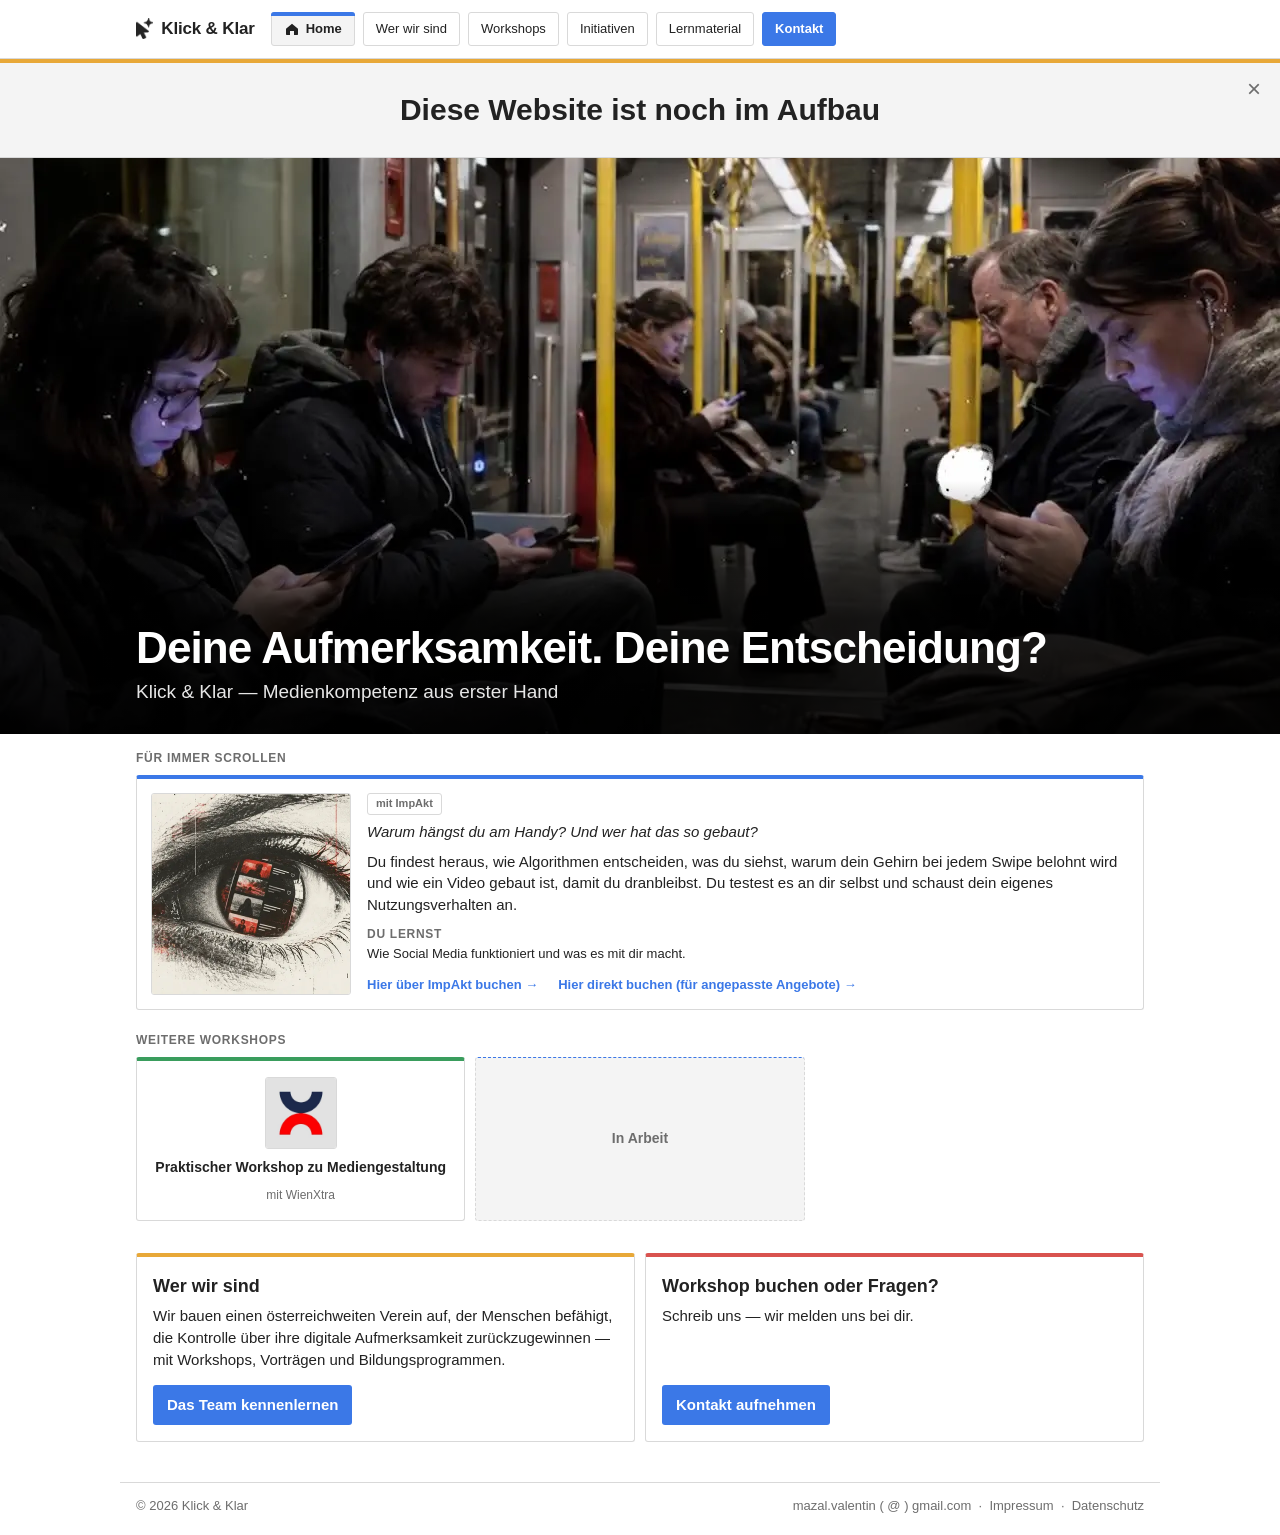
==== index.html @ 3ecfb4c0 "Menu: logo mark next to wordmark Co-Authored-By: Claude Sonnet 5.5 <noreply@anthropic.com>" ====
<!doctype html>
<html lang="de">
<head>
  <meta charset="UTF-8" />
  <meta name="viewport" content="width=device-width, initial-scale=1.0" />
  <meta name="color-scheme" content="light" />
  <title>Klick &amp; Klar — Deine Aufmerksamkeit. Deine Entscheidung?</title>
  <meta name="description" content="Klick & Klar: Verein für digitale Medienkompetenz aus erster Hand." />
  <link rel="icon" type="image/png" sizes="512x512" href="/assets/favicon-512.png?v=2" />
  <link rel="icon" type="image/png" sizes="180x180" href="/assets/favicon-180.png?v=2" />
  <link rel="icon" type="image/png" sizes="32x32" href="/assets/favicon-32.png?v=2" />
  <link rel="icon" type="image/png" sizes="16x16" href="/assets/favicon-16.png?v=2" />
  <link rel="stylesheet" href="/css/dashboard.css" />
  <script>
    /* Intro nur beim ersten Besuch: nicht bei interner Navigation (Home/Logo). */
    (function () {
      try {
        var internal = document.referrer && new URL(document.referrer).origin === location.origin;
        if (internal || sessionStorage.getItem("ic-visited")) {
          document.documentElement.classList.add("ic-skip-intro");
        }
        sessionStorage.setItem("ic-visited", "1");
      } catch (e) {}
    })();
  </script>
</head>
<body class="ic-body">

  <!-- ============ Intro-Overlay ============ -->
  <div class="ic-intro" id="ic-intro">
    <button type="button" class="ic-entry" id="ic-entry" aria-label="Website betreten und Inhalt scharf stellen">
      KLICK &amp; KLAR
    </button>
  </div>
  <svg class="ic-cursor" id="ic-cursor" viewBox="0 0 24 24" aria-hidden="true" focusable="false">
    <path d="M3 3l7.07 16.97 2.51-7.39L20 10.07 3 3z" />
  </svg>

  <!-- ============ Website-Inhalt (immer im DOM, nur visuell unscharf) ============ -->
  <div class="ic-content ic-content--intro" id="ic-content">

    <header class="ic-nav">
      <div class="ic-nav__row">
        <a href="/" class="ic-nav__mark"><img src="/assets/logo-mark.png" alt="" width="17" height="21" class="ic-nav__logo" />Klick &amp; Klar</a>
        <!-- Weitere Unterseiten werden hier verlinkt, sobald sie live gehen. -->
        <button type="button" class="ic-nav__toggle" id="nav-toggle" aria-label="Menü öffnen" aria-expanded="false" aria-controls="nav-links">
          <span></span><span></span><span></span>
        </button>
        <nav class="ic-nav__menu" aria-label="Hauptnavigation">
          <ul class="ic-nav__links" id="nav-links">
            <li><a href="/" class="ic-nav__home" aria-current="page"><svg viewBox="0 0 24 24" width="16" height="16" aria-hidden="true" focusable="false"><path d="M3 11.5 12 4l9 7.5V20a1 1 0 0 1-1 1h-5v-6H9v6H4a1 1 0 0 1-1-1z" fill="currentColor"/></svg>Home</a></li>
            <li><a href="/wer-wir-sind.html">Wer wir sind</a></li>
            <li><a href="/workshops.html">Workshops</a></li>
            <li><a href="/initiativen.html">Initiativen</a></li>
            <li><a href="/lernmaterial.html">Lernmaterial</a></li>
            <li><a href="/kontakt.html" class="ic-nav__cta">Kontakt</a></li>
          </ul>
        </nav>
      </div>
    </header>

    <div class="ic-banner" id="ic-banner">
      <span>Diese Website ist noch im Aufbau</span>
      <button type="button" class="ic-banner__close" id="ic-banner-close" aria-label="Hinweis schließen">&times;</button>
    </div>

    <main>
      <section class="ic-hero-video">
        <video class="ic-hero-video__media" id="hero-video" muted loop playsinline preload="auto"
               poster="/assets/hero-banner-poster.webp" aria-hidden="true" tabindex="-1"></video>
        <div class="ic-hero-video__shade" aria-hidden="true"></div>
        <div class="ic-hero-video__inner">
          <h1 class="ic-hero-video__title">Deine Aufmerksamkeit. Deine Entscheidung?</h1>
          <p class="ic-hero-video__subtitle">Klick &amp; Klar — Medienkompetenz aus erster Hand</p>
        </div>
      </section>

      <section class="ic-onepager ic-home">
        <div class="ic-onepager__inner">
          <h2 id="fuer-immer-scrollen">Für immer Scrollen</h2>
          <article class="ic-workshop ic-workshop--with-image ic-workshop--feature">
            <img class="ic-workshop__image" src="/assets/workshop-scrollen.webp" alt="Collage eines Auges, in dem sich ein Social-Media-Feed spiegelt" loading="lazy" />
            <div class="ic-workshop__body">
              <div class="ic-workshop__head">
                <span class="ic-workshop__partner">mit ImpAkt</span>
              </div>
              <p class="ic-workshop__question">
                Warum hängst du am Handy? Und wer hat das so gebaut?
              </p>
              <p class="ic-workshop__desc">
                Du findest heraus, wie Algorithmen entscheiden, was du siehst, warum dein
                Gehirn bei jedem Swipe belohnt wird und wie ein Video gebaut ist, damit du
                dranbleibst. Du testest es an dir selbst und schaust dein eigenes
                Nutzungsverhalten an.
              </p>
              <p class="ic-workshop__learn">
                <strong>Du lernst</strong>
                Wie Social Media funktioniert und was es mit dir macht.
              </p>
              <p class="ic-workshop__book">
                <a href="https://www.impakt.at/kontakt" target="_blank" rel="noopener">Hier über ImpAkt buchen →</a>
                <a href="/kontakt.html">Hier direkt buchen (für angepasste Angebote) →</a>
              </p>
            </div>
          </article>

          <h2>Weitere Workshops</h2>
          <div class="ic-tiles">
            <a class="ic-tile" href="/workshops.html" style="--c: var(--green)">
              <img src="/assets/wienxtra-logo.webp" alt="" width="72" height="72" loading="lazy" />
              <span class="ic-tile__title">Praktischer Workshop zu Mediengestaltung</span>
              <span class="ic-tile__meta">mit WienXtra</span>
            </a>
            <div class="ic-tile ic-tile--soon" aria-disabled="true">
              <span class="ic-tile__title">In Arbeit</span>
            </div>
          </div>

          <div class="ic-home__cards">
            <div class="ic-home__card" style="--c: var(--orange)">
              <p class="ic-home__card-title">Wer wir sind</p>
              <p>
                Wir bauen einen österreichweiten Verein auf, der Menschen befähigt, die Kontrolle über
                ihre digitale Aufmerksamkeit zurückzugewinnen — mit Workshops, Vorträgen und
                Bildungsprogrammen.
              </p>
              <a href="/wer-wir-sind.html" class="ic-btn">Das Team kennenlernen</a>
            </div>
            <div class="ic-home__card" style="--c: var(--red)">
              <p class="ic-home__card-title">Workshop buchen oder Fragen?</p>
              <p>Schreib uns — wir melden uns bei dir.</p>
              <a href="/kontakt.html" class="ic-btn">Kontakt aufnehmen</a>
            </div>
          </div>
        </div>
      </section>
    </main>

    <footer class="ic-footer">
      <span>© 2026 Klick &amp; Klar</span>
      <span>
        <a class="js-mail" data-u="mazal.valentin" data-d="gmail.com">mazal.valentin ( @ ) gmail.com</a>
        &nbsp;·&nbsp;
        <a href="/impressum.html">Impressum</a>
        &nbsp;·&nbsp;
        <a href="/datenschutz.html">Datenschutz</a>
      </span>
    </footer>

  </div>

  <script src="/js/intro-concept.js"></script>
  <script src="/js/nav.js"></script>
  <script src="/js/mail.js"></script>
  <script src="/js/hero-video.js"></script>
  <script src="/js/banner.js"></script>
</body>
</html>
---- css/dashboard.css ----
/* ==========================================================================
   Klick & Klar — Dashboard-Design
   Flach, hell, kantig. Alle Farben/Radien kommen aus den Tokens unten.
   ========================================================================== */

:root {
  --bg: #ffffff;
  --bg2: #f4f4f4;
  --card: #ffffff;
  --card-h: #f8f8f8;
  --line: #d9d9d9;
  --line-h: #b5b5b5;
  --ink: #222222;
  --muted: #6d6d6d;
  --red: #d9534f;
  --orange: #e8a838;
  --yellow: #f2d95c;
  --green: #3a9d5d;
  --blue: #3b78e7;
  --radius: 3px;
  --overlay: rgba(0, 0, 0, 0.45);
  --menu-shadow: 0 4px 14px rgba(0, 0, 0, 0.12);
  --orange-ink: color-mix(in srgb, var(--orange) 50%, #000);
  --max: 1040px;
  --gutter: 16px;
  color-scheme: light;
}

* { box-sizing: border-box; }
html { -webkit-text-size-adjust: 100%; }
[hidden] { display: none !important; }

body {
  margin: 0;
  min-height: 100vh;
  color: var(--ink);
  background: var(--bg);
  font: 15px/1.45 Helvetica, Arial, system-ui, sans-serif;
  padding: env(safe-area-inset-top) 0 env(safe-area-inset-bottom);
}

img { max-width: 100%; display: block; }
a { color: var(--blue); text-decoration: none; }
a:hover { text-decoration: underline; }

:focus-visible { outline: 2px solid var(--blue); outline-offset: 2px; }

h1 {
  margin: 14px 0 6px;
  font-size: clamp(24px, 6vw, 32px);
  font-weight: 700;
  letter-spacing: -0.01em;
  line-height: 1.2;
}
h2 {
  margin: 22px 0 8px;
  font-size: 12px;
  font-weight: 700;
  letter-spacing: 0.06em;
  text-transform: uppercase;
  color: var(--muted);
}
h3 { margin: 0; font-size: 15px; font-weight: 700; }

/* Karten-Titel sind h2 im Markup, folgen aber der Karten-Hierarchie */
.ic-workshop__title,
.ic-onepager__title,
.ic-team__title,
.ic-quiz-teaser__title {
  letter-spacing: normal;
  text-transform: none;
  color: var(--ink);
}
p { margin: 0 0 10px; }

/* ---------- Seiten-Container ---------- */

.ic-nav__row,
.ic-onepager__inner,
.ic-footer,
.site-header .container,
main.container,
.site-footer .container {
  width: min(var(--max), 100%);
  margin: 0 auto;
  padding-left: var(--gutter);
  padding-right: var(--gutter);
}
.ic-onepager { padding: 0 0 40px; }
.ic-onepager__inner { padding-top: 8px; }

/* ---------- Banner ("noch im Aufbau") ---------- */

.ic-banner {
  background: var(--bg2);
  border-top: 4px solid var(--orange);
  border-bottom: 1px solid var(--line);
  padding: 28px var(--gutter);
  text-align: center;
  font-size: clamp(20px, 5vw, 30px);
  font-weight: 700;
  line-height: 1.25;
}

/* ---------- Navigation / Kopfzeile ---------- */

.ic-nav,
.site-header {
  position: sticky;
  top: 0;
  z-index: 10;
  background: var(--bg);
  border-bottom: 1px solid var(--line);
}
.ic-nav__row,
.site-header .nav {
  display: flex;
  flex-wrap: wrap;
  align-items: center;
  gap: 8px 16px;
  padding-top: 12px;
  padding-bottom: 12px;
}
.ic-nav__mark,
.nav__logo {
  font-size: 17px;
  font-weight: 700;
  color: var(--ink);
  letter-spacing: -0.01em;
}
.ic-nav__mark:hover,
.nav__logo:hover { text-decoration: none; }

.ic-nav__links,
.nav__links {
  display: flex;
  flex-wrap: wrap;
  gap: 8px;
  list-style: none;
  margin: 0;
  padding: 0;
}
.ic-nav__links a,
.nav__links a,
.back {
  display: inline-flex;
  align-items: center;
  min-height: 34px;
  gap: 6px;
  padding: 6px 12px;
  font-size: 13px;
  color: var(--ink);
  background: var(--card);
  border: 1px solid var(--line);
  border-radius: var(--radius);
}
.ic-nav__links a:hover,
.nav__links a:hover,
.back:hover {
  background: var(--card-h);
  text-decoration: none;
}
.ic-nav__links a[aria-current="page"] {
  background: var(--bg2);
  font-weight: 700;
}
.ic-nav__links a.ic-nav__cta,
.btn--dark {
  background: var(--blue);
  border-color: var(--blue);
  color: #fff;
  font-weight: 700;
}
.ic-nav__links a.ic-nav__cta:hover,
.btn--dark:hover { background: var(--blue); text-decoration: none; opacity: 0.92; }

.nav__cta { display: flex; align-items: center; gap: 8px; margin-left: auto; }
.btn {
  display: inline-flex;
  align-items: center;
  min-height: 34px;
  padding: 6px 12px;
  font-size: 13px;
  border: 1px solid var(--line);
  border-radius: var(--radius);
}
.btn:hover { text-decoration: none; }

/* Hamburger (nur mobil) */
.ic-nav__toggle,
.nav__toggle {
  display: none;
  position: relative;
  width: 40px;
  height: 40px;
  margin-left: auto;
  padding: 0;
  background: var(--card);
  border: 1px solid var(--line);
  border-radius: var(--radius);
  cursor: pointer;
}
.ic-nav__toggle:hover,
.nav__toggle:hover { background: var(--card-h); }
.ic-nav__toggle span,
.nav__toggle span {
  position: absolute;
  left: 11px;
  width: 16px;
  height: 2px;
  background: var(--ink);
}
.ic-nav__toggle span:nth-child(1), .nav__toggle span:nth-child(1) { top: 13px; }
.ic-nav__toggle span:nth-child(2), .nav__toggle span:nth-child(2) { top: 19px; }
.ic-nav__toggle span:nth-child(3), .nav__toggle span:nth-child(3) { top: 25px; }
.ic-nav__toggle.is-active span:nth-child(1) { top: 19px; transform: rotate(45deg); }
.ic-nav__toggle.is-active span:nth-child(2) { opacity: 0; }
.ic-nav__toggle.is-active span:nth-child(3) { top: 19px; transform: rotate(-45deg); }


/* ---------- Startseite: Hero ---------- */


/* ---------- Buttons ---------- */

.ic-btn {
  display: inline-flex;
  align-items: center;
  justify-content: center;
  min-height: 40px;
  padding: 9px 14px;
  font: inherit;
  font-weight: 700;
  color: #fff;
  background: var(--blue);
  border: 0;
  border-radius: var(--radius);
  cursor: pointer;
}
.ic-btn:hover { text-decoration: none; opacity: 0.92; }
.ic-btn--secondary {
  color: var(--ink);
  background: var(--bg2);
  border: 1px solid var(--line);
}
.ic-btn--secondary:hover { background: var(--card-h); opacity: 1; }
.ic-btn--block { flex: 1 1 0; }

/* ---------- Typo-Bausteine der Seiten ---------- */

.ic-onepager__eyebrow {
  display: block;
  margin: 22px 0 8px;
  font-size: 12px;
  font-weight: 700;
  letter-spacing: 0.06em;
  text-transform: uppercase;
  color: var(--muted);
}
.ic-onepager__title {
  margin: 4px 0 10px;
  font-size: clamp(24px, 6vw, 32px);
  font-weight: 700;
  letter-spacing: -0.01em;
  line-height: 1.2;
}
.ic-onepager__lead p { max-width: 70ch; }
.ic-onepager__principle {
  margin: 24px 0 0;
  padding-top: 14px;
  border-top: 1px solid var(--line);
  font-size: 18px;
  font-weight: 700;
  line-height: 1.35;
}
.ic-onepager__principle a { color: var(--blue); }
.ic-onepager__soon,
.ic-onepager__status {
  display: inline-block;
  margin: 16px 0 0;
  padding: 2px 8px;
  font-size: 11px;
  font-weight: 700;
  color: var(--orange-ink);
  border: 1px solid var(--orange);
  border-radius: var(--radius);
}
.ic-onepager__status { margin: 14px 0 0; }

/* ---------- Karten (Teaser, Workshops, Team) ---------- */

.ic-quiz-teaser,
.ic-workshop,
.ic-team__member {
  --c: var(--blue);
  background: var(--card);
  border: 1px solid var(--line);
  border-top: 4px solid var(--c);
  border-radius: var(--radius);
}
.ic-quiz-teaser { margin-top: 24px; padding: 14px; max-width: 560px; }
.ic-quiz-teaser .ic-onepager__eyebrow { margin-top: 0; }
.ic-quiz-teaser__title { margin: 0 0 6px; font-size: 18px; font-weight: 700; }
.ic-quiz-teaser__desc { margin: 0 0 12px; font-size: 13px; color: var(--muted); }

/* ---------- Workshops ---------- */

.ic-workshops { display: grid; gap: 10px; margin-top: 18px; }
.ic-workshop { display: grid; gap: 8px 16px; padding: 14px; }
.ic-workshop:nth-child(4n+1) { --c: var(--blue); }
.ic-workshop:nth-child(4n+2) { --c: var(--green); }
.ic-workshop:nth-child(4n+3) { --c: var(--orange); }
.ic-workshop:nth-child(4n+4) { --c: var(--red); }

.ic-workshop__num {
  justify-self: start;
  padding: 2px 8px;
  font-size: 11px;
  font-weight: 700;
  color: var(--muted);
  border: 1px solid var(--line);
  border-radius: var(--radius);
}
.ic-workshop__head { display: flex; flex-wrap: wrap; align-items: baseline; gap: 4px 10px; margin-bottom: 6px; }
.ic-workshop__title { margin: 0; font-size: 18px; font-weight: 700; line-height: 1.25; }
.ic-workshop__partner {
  padding: 2px 8px;
  font-size: 11px;
  font-weight: 700;
  color: var(--muted);
  border: 1px solid var(--line);
  border-radius: var(--radius);
}
.ic-workshop__question { margin: 0 0 8px; font-style: italic; }
.ic-workshop__desc { margin: 0 0 10px; }
.ic-workshop__learn { margin: 0; font-size: 13px; }
.ic-workshop__learn strong {
  display: block;
  margin-bottom: 2px;
  font-size: 12px;
  letter-spacing: 0.06em;
  text-transform: uppercase;
  color: var(--muted);
}
.ic-workshop__book { display: flex; flex-wrap: wrap; gap: 6px 20px; margin: 12px 0 0; font-size: 13px; font-weight: 700; }
.ic-workshop__book a { color: var(--blue); }
.ic-workshop__book--pending {
  display: inline-block;
  padding: 2px 8px;
  font-size: 11px;
  color: var(--orange-ink);
  border: 1px solid var(--orange);
  border-radius: var(--radius);
}

.ic-workshop--with-image {
  grid-template-columns: 200px 1fr;
  grid-template-areas: "image num" "image body";
  grid-template-rows: auto 1fr;
}
.ic-workshop--with-image .ic-workshop__num { grid-area: num; }
.ic-workshop--with-image .ic-workshop__body { grid-area: body; }
.ic-workshop__image {
  grid-area: image;
  width: 100%;
  height: 100%;
  object-fit: cover;
  border: 1px solid var(--line);
  border-radius: var(--radius);
}

.ic-workshops-other { margin-top: 24px; }
.ic-workshops-other__label {
  display: block;
  margin: 0 0 8px;
  font-size: 12px;
  font-weight: 700;
  letter-spacing: 0.06em;
  text-transform: uppercase;
  color: var(--muted);
}
.ic-workshop--other {
  --c: var(--line);
  grid-template-columns: 1fr;
  border-style: dashed;
  border-top-width: 1px;
}

@media (max-width: 719px) {
  .ic-workshop--with-image {
    grid-template-columns: 1fr;
    grid-template-areas: "num" "image" "body";
    grid-template-rows: auto;
  }
  .ic-workshop__image { height: 200px; }
}

/* ---------- Team ---------- */

.ic-team { margin-top: 24px; }
.ic-team .ic-onepager__eyebrow { margin-top: 0; }
.ic-team__title { margin: 4px 0 10px; font-size: clamp(24px, 6vw, 32px); font-weight: 700; letter-spacing: -0.01em; line-height: 1.2; }
.ic-team__lead { margin: 0 0 12px; color: var(--muted); }
.ic-team__grid { display: grid; grid-template-columns: repeat(2, 1fr); gap: 10px; margin-bottom: 24px; }
.ic-team__member { padding: 10px; }
.ic-team__member:nth-child(4n+1) { --c: var(--blue); }
.ic-team__member:nth-child(4n+2) { --c: var(--green); }
.ic-team__member:nth-child(4n+3) { --c: var(--orange); }
.ic-team__member:nth-child(4n+4) { --c: var(--red); }
.ic-team__photo {
  aspect-ratio: 1 / 1;
  margin-bottom: 8px;
  overflow: hidden;
  background: var(--bg2);
  border: 1px solid var(--line);
  border-radius: var(--radius);
}
.ic-team__photo img { width: 100%; height: 100%; object-fit: cover; }
.ic-team__name { margin: 0; font-size: 14px; font-weight: 700; }
.ic-team__role { margin: 0; font-size: 13px; color: var(--muted); }
@media (min-width: 640px) {
  .ic-team__grid { grid-template-columns: repeat(2, 1fr); }
}

/* ---------- Social-Liste (Panel) ---------- */

.ic-social { margin-top: 24px; }
.ic-social .ic-onepager__eyebrow { margin-top: 0; }
.ic-social__list {
  list-style: none;
  margin: 0;
  padding: 4px 14px 12px;
  max-width: 560px;
  background: var(--card);
  border: 1px solid var(--line);
  border-radius: var(--radius);
}
.ic-social__item {
  display: flex;
  justify-content: space-between;
  align-items: center;
  gap: 12px;
  padding: 8px 0;
  border-top: 1px solid var(--line);
}
.ic-social__item:first-child { border-top: 0; }
.ic-social__name { font-weight: 700; }
.ic-social__status {
  padding: 2px 8px;
  font-size: 11px;
  font-weight: 700;
  color: var(--orange-ink);
  border: 1px solid var(--orange);
  border-radius: var(--radius);
}

/* ---------- Quiz "KI oder Real?" ---------- */

.ic-quiz { max-width: 560px; margin-left: auto; margin-right: auto; }
.ic-quiz__progress {
  display: block;
  margin: 22px 0 8px;
  font-size: 12px;
  font-weight: 700;
  letter-spacing: 0.06em;
  text-transform: uppercase;
  color: var(--muted);
}
.ic-quiz__caption { margin: 0 0 10px; font-weight: 700; }
.ic-quiz__photo {
  width: 100%;
  aspect-ratio: 4 / 3;
  margin-bottom: 12px;
  overflow: hidden;
  border: 1px solid var(--line);
  border-radius: var(--radius);
}
.ic-quiz__photo img { width: 100%; height: 100%; object-fit: cover; }
.ic-quiz__photo--placeholder {
  display: flex;
  align-items: center;
  justify-content: center;
  background: var(--bg2);
  font-size: 12px;
  font-weight: 700;
  letter-spacing: 0.06em;
  text-transform: uppercase;
  color: var(--muted);
}
.ic-quiz__photo--correct { border: 2px solid var(--green); }
.ic-quiz__photo--wrong { border: 2px solid var(--red); }
.ic-quiz__actions { display: flex; gap: 10px; }
.ic-quiz__feedback-result { margin: 0 0 6px; font-size: 18px; font-weight: 700; }
.ic-quiz__feedback-source { margin: 0 0 12px; font-size: 13px; color: var(--muted); word-break: break-word; }
.ic-quiz__score {
  display: inline-block;
  margin: 8px 0 16px;
  padding: 12px 20px 14px;
  font-size: 40px;
  font-weight: 400;
  line-height: 1.1;
  border: 1px solid var(--line);
  border-radius: var(--radius);
}
.ic-quiz__sources {
  list-style: none;
  margin: 8px 0 16px;
  padding: 4px 14px 12px;
  background: var(--card);
  border: 1px solid var(--line);
  border-radius: var(--radius);
}
.ic-quiz__source-item { display: flex; flex-direction: column; gap: 2px; padding: 8px 0; border-top: 1px solid var(--line); }
.ic-quiz__source-item:first-child { border-top: 0; }
.ic-quiz__source-caption { font-weight: 700; }
.ic-quiz__source-link { font-size: 13px; word-break: break-word; }
.ic-quiz__explain-text { margin: 0 0 16px; }
.ic-quiz__end-actions { display: flex; flex-wrap: wrap; gap: 10px; }
@media (max-width: 479px) {
  .ic-quiz__actions { flex-direction: column; }
}

/* ---------- Rechtstexte (Impressum / Datenschutz) ---------- */

.legal { max-width: 70ch; padding: 8px 0 24px; }
.legal h1 { margin-top: 14px; }
.legal .updated { margin: 0 0 6px; color: var(--muted); font-size: 13px; }
.legal em { color: var(--muted); }

/* ---------- Fußzeile ---------- */

.ic-footer,
.site-footer .footer-bottom {
  display: flex;
  flex-wrap: wrap;
  justify-content: space-between;
  gap: 6px 16px;
  padding-top: 14px;
  padding-bottom: 20px;
  font-size: 13px;
  color: var(--muted);
}
.ic-footer { border-top: 1px solid var(--line); }
.site-footer { border-top: 1px solid var(--line); }
.ic-footer a,
.site-footer a { color: var(--muted); }
.ic-footer a:hover,
.site-footer a:hover { color: var(--ink); }

/* ---------- Intro (nur Desktop): Blur + automatischer Cursor ---------- */

.ic-content--intro {
  filter: blur(16px);
  transition: filter 560ms ease;
  will-change: filter;
}
.ic-body.ic-revealed .ic-content--intro { filter: none; will-change: auto; }

.ic-intro {
  position: fixed;
  inset: 0;
  z-index: 100;
  display: flex;
  align-items: center;
  justify-content: center;
}
.ic-body.ic-revealed .ic-intro {
  opacity: 0;
  pointer-events: none;
  transition: opacity 320ms ease;
}
.ic-entry {
  padding: 16px 32px;
  font: inherit;
  font-size: 18px;
  font-weight: 700;
  color: var(--ink);
  background: var(--card);
  border: 1px solid var(--line-h);
  border-radius: var(--radius);
  cursor: default;
}
.ic-entry--pressed { color: #fff; background: var(--blue); border-color: var(--blue); }
.ic-body.ic-activating .ic-entry { opacity: 0; transition: opacity 320ms ease; }

.ic-cursor {
  position: fixed;
  top: 0;
  left: 0;
  width: 28px;
  height: 28px;
  margin: -3px 0 0 -3px;
  pointer-events: none;
  z-index: 101;
  transform: translate3d(-200px, -200px, 0);
  color: var(--ink);
}
.ic-cursor path { fill: currentColor; stroke: #fff; stroke-width: 1.4; stroke-linejoin: round; }
.ic-cursor.ic-cursor--hover { width: 34px; height: 34px; color: var(--blue); }
.ic-body.ic-revealed .ic-cursor { opacity: 0; }

/* Mobil: kein Intro, Inhalt sofort scharf */
@media (max-width: 719px) {
  .ic-content--intro { filter: none !important; }
  .ic-intro, .ic-cursor { display: none !important; }
}

@media (prefers-reduced-motion: reduce) {
  .ic-content--intro, .ic-body.ic-revealed .ic-intro { transition: none; }
}

/* ---------- Workshops: "in Planung" (ausgegraut) & Partner-Badge ---------- */

.ic-workshop.ic-workshop--planned { --c: var(--line-h); background: var(--bg2); }
.ic-workshop--planned .ic-workshop__body { color: var(--muted); }
.ic-workshop--planned .ic-workshop__title { color: var(--muted); }
.ic-workshop--planned .ic-workshop__image { filter: grayscale(1); opacity: 0.6; }
.ic-workshop__planned {
  display: inline-block;
  margin-bottom: 8px;
  padding: 2px 8px;
  font-size: 11px;
  font-weight: 700;
  letter-spacing: 0.06em;
  text-transform: uppercase;
  color: var(--muted);
  border: 1px solid var(--line-h);
  border-radius: var(--radius);
}
.ic-workshop__partner--lg {
  padding: 4px 12px;
  font-size: 14px;
  color: var(--ink);
  border-color: var(--blue);
}

.ic-workshops-planned { margin-top: 24px; }
.ic-workshops-planned .ic-workshops { margin-top: 0; }

/* ---------- Lernmaterial: ausklappbare Download-Listen ---------- */

.ic-materials { display: grid; gap: 10px; margin-top: 20px; }
.ic-material {
  background: var(--card);
  border: 1px solid var(--line);
  border-top: 4px solid var(--blue);
  border-radius: var(--radius);
}
.ic-material--soon { background: var(--bg2); border-top-color: var(--line-h); color: var(--muted); }
.ic-material__summary {
  display: flex;
  align-items: center;
  gap: 8px 12px;
  min-height: 48px;
  padding: 10px 14px;
  cursor: pointer;
  list-style: none;
}
.ic-material__summary::-webkit-details-marker { display: none; }
.ic-material__summary::after {
  content: "+";
  margin-left: auto;
  font-size: 20px;
  font-weight: 400;
  line-height: 1;
}
.ic-material[open] > .ic-material__summary::after { content: "\2212"; }
.ic-material__title { font-size: 15px; font-weight: 700; }
.ic-material__badge {
  padding: 2px 8px;
  font-size: 11px;
  font-weight: 700;
  color: var(--muted);
  border: 1px solid var(--line-h);
  border-radius: var(--radius);
}
.ic-material__list { list-style: none; margin: 0; padding: 0 14px 10px; }
.ic-material__item {
  display: flex;
  flex-wrap: wrap;
  align-items: center;
  justify-content: space-between;
  gap: 8px 16px;
  padding: 10px 0;
  border-top: 1px solid var(--line);
}
.ic-material__name { margin: 0 0 2px; font-size: 15px; }
.ic-material__desc { margin: 0; font-size: 13px; color: var(--muted); }
.ic-material__dl {
  display: inline-flex;
  align-items: center;
  min-height: 40px;
  padding: 9px 14px;
  font-size: 13px;
  font-weight: 700;
  color: #fff;
  background: var(--blue);
  border-radius: var(--radius);
}
.ic-material__dl:hover { text-decoration: none; opacity: 0.92; }
.ic-material__dl--soon {
  color: var(--muted);
  background: transparent;
  border: 1px dashed var(--line-h);
}

.ic-workshop--logo { grid-template-columns: 120px 1fr; align-items: center; }
.ic-workshop--logo .ic-workshop__image { grid-area: auto; height: auto; aspect-ratio: 1 / 1; }
@media (max-width: 719px) {
  .ic-workshop--logo { grid-template-columns: 1fr; }
  .ic-workshop--logo .ic-workshop__image { width: 120px; height: 120px; }
}


/* ---------- Startseite: Kacheln & Workshop-Feature ---------- */

.ic-home { padding-bottom: 40px; }
.ic-home h2:first-child { margin-top: 8px; }
.ic-tiles { display: grid; grid-template-columns: repeat(2, 1fr); gap: 10px; }
.ic-tile {
  display: grid;
  place-content: center;
  justify-items: center;
  gap: 10px;
  min-height: 150px;
  padding: 16px 10px;
  text-align: center;
  color: var(--ink);
  background: var(--card);
  border: 1px solid var(--line);
  border-top: 4px solid var(--c, var(--blue));
  border-radius: var(--radius);
}
.ic-tile:hover { background: var(--card-h); text-decoration: none; }
.ic-tile img { width: 72px; height: 72px; object-fit: cover; border-radius: var(--radius); border: 1px solid var(--line); }
.ic-tile__title { font-size: 14px; font-weight: 700; line-height: 1.25; }
.ic-tile__meta { font-size: 12px; color: var(--muted); }
@media (min-width: 640px) {
  .ic-tiles { grid-template-columns: repeat(3, 1fr); }
}

.ic-workshop--feature {
  grid-template-columns: 200px 1fr;
  grid-template-areas: "image body";
  grid-template-rows: auto;
}
@media (max-width: 719px) {
  .ic-workshop--feature { grid-template-columns: 1fr; grid-template-areas: "image" "body"; }
}

.ic-workshop.ic-workshop--feature { --c: var(--blue); }

.ic-tile--soon {
  background: var(--bg2);
  border-style: dashed;
  border-top-width: 1px;
  color: var(--muted);
}
.ic-tile--soon:hover { background: var(--bg2); }

/* ---------- Menü: Home-Button und farbiger Balken am aktiven Punkt ---------- */

.ic-nav__links a { position: relative; }
.ic-nav__links li:nth-child(1) a { --c: var(--blue); }
.ic-nav__links li:nth-child(2) a { --c: var(--green); }
.ic-nav__links li:nth-child(3) a { --c: var(--orange); }
.ic-nav__links li:nth-child(4) a { --c: var(--red); }
.ic-nav__links li:nth-child(5) a { --c: var(--blue); }
.ic-nav__links li:nth-child(6) a { --c: var(--green); }

.ic-nav__links a[aria-current="page"]::before {
  content: "";
  position: absolute;
  top: -1px;
  left: -1px;
  right: -1px;
  height: 4px;
  background: var(--c, var(--blue));
  border-radius: var(--radius) var(--radius) 0 0;
}

.ic-nav__links a.ic-nav__home {
  gap: 6px;
  font-weight: 700;
  background: var(--bg2);
}
.ic-nav__links a.ic-nav__home:hover { background: var(--card-h); }
.ic-nav__links a.ic-nav__home svg { display: block; flex: none; }

/* Wiederholter Besuch / interne Navigation: kein Intro, Inhalt sofort scharf */
.ic-skip-intro .ic-content--intro { filter: none; transition: none; }
.ic-skip-intro .ic-intro,
.ic-skip-intro .ic-cursor { display: none !important; }

/* Quiz-Teaser ausgegraut */
.ic-quiz-teaser.ic-quiz-teaser--soon { --c: var(--line-h); background: var(--bg2); color: var(--muted); }
.ic-quiz-teaser--soon .ic-quiz-teaser__title { color: var(--muted); }
.ic-btn--disabled {
  color: var(--muted);
  background: transparent;
  border: 1px dashed var(--line-h);
  cursor: not-allowed;
}
.ic-btn--disabled:hover { opacity: 1; }

/* ---------- Kontaktformular ---------- */

.ic-form-section { margin-top: 24px; max-width: 560px; }
.ic-form-section h2:first-child { margin-top: 0; }
.ic-form { display: grid; gap: 14px; }
.ic-field { display: grid; gap: 4px; }
.ic-field label { font-size: 13px; font-weight: 700; }
.ic-field input,
.ic-field textarea {
  width: 100%;
  padding: 10px 12px;
  font: inherit;
  font-size: 16px;
  color: var(--ink);
  background: var(--bg);
  border: 1px solid var(--line);
  border-radius: var(--radius);
}
.ic-field textarea { min-height: 140px; resize: vertical; }
.ic-field input:focus,
.ic-field textarea:focus { outline: none; border-color: var(--blue); }
.ic-field input:focus-visible,
.ic-field textarea:focus-visible { outline: 2px solid var(--blue); outline-offset: 0; }

/* Honeypot: für Menschen unsichtbar, für Bots vorhanden */
.ic-field--trap {
  position: absolute !important;
  left: -9999px;
  width: 1px;
  height: 1px;
  overflow: hidden;
}

.ic-check { display: flex; align-items: flex-start; gap: 10px; font-size: 13px; color: var(--muted); }
.ic-check input { flex: none; width: 18px; height: 18px; margin: 1px 0 0; accent-color: var(--blue); }
.ic-turnstile { min-height: 0; }

.ic-form__hint { margin: 0 0 10px; font-size: 13px; color: var(--muted); }
.ic-form__setup { margin: 0; padding: 12px 14px; font-size: 13px; background: var(--bg2); border: 1px dashed var(--line-h); border-radius: var(--radius); }
.ic-form__error { margin: 0; font-size: 13px; color: var(--red); }
.ic-form__success {
  margin: 0;
  padding: 10px 14px;
  font-size: 13px;
  border: 1px solid var(--green);
  border-radius: var(--radius);
}
.ic-form .ic-btn { justify-self: start; }
.ic-form .ic-btn:disabled { opacity: 0.6; cursor: wait; }

/* ---------- Mobiles Menü: einfach, vollbreit, gut tippbar ---------- */

@media (max-width: 719px) {
  .ic-nav__row { flex-wrap: wrap; }

  .ic-nav__toggle, .nav__toggle { display: block; width: 44px; height: 44px; }
  .ic-nav__toggle span, .nav__toggle span { left: 13px; width: 18px; }
  .ic-nav__toggle span:nth-child(1), .nav__toggle span:nth-child(1) { top: 14px; }
  .ic-nav__toggle span:nth-child(2), .nav__toggle span:nth-child(2) { top: 21px; }
  .ic-nav__toggle span:nth-child(3), .nav__toggle span:nth-child(3) { top: 28px; }
  .ic-nav__toggle.is-active span:nth-child(1) { top: 21px; }
  .ic-nav__toggle.is-active span:nth-child(3) { top: 21px; }

  .ic-nav__menu,
  .site-header .nav > nav {
    order: 3;
    flex-basis: 100%;
    margin: 0 calc(-1 * var(--gutter));
  }

  .ic-nav__links, .nav__links {
    display: none;
    flex-direction: column;
    flex-wrap: nowrap;
    gap: 0;
    width: 100%;
    margin: 0;
    padding: 0;
    border-top: 1px solid var(--line);
    max-height: calc(100vh - 76px);
    overflow-y: auto;
  }
  .ic-nav__links.is-open, .nav__links.is-open { display: flex; }

  .ic-nav__links li, .nav__links li { border-bottom: 1px solid var(--line); }

  .ic-nav__links a, .nav__links a,
  .ic-nav__links a.ic-nav__home {
    display: flex;
    align-items: center;
    gap: 10px;
    min-height: 52px;
    padding: 0 var(--gutter);
    font-size: 16px;
    background: transparent;
    border: 0;
    border-radius: 0;
  }
  .ic-nav__links a:hover, .nav__links a:hover,
  .ic-nav__links a.ic-nav__home:hover { background: var(--card-h); }

  .ic-nav__links a[aria-current="page"],
  .ic-nav__links a.ic-nav__home[aria-current="page"] { background: var(--bg2); font-weight: 700; }
  .ic-nav__links a[aria-current="page"]::before {
    top: 0; bottom: 0; left: 0; right: auto;
    width: 4px; height: auto;
    border-radius: 0;
  }

  /* Kontakt: blauer Button am Ende der Liste */
  .ic-nav__links li:last-child { border-bottom: 0; padding: 12px var(--gutter) 14px; }
  .ic-nav__links a.ic-nav__cta {
    justify-content: center;
    min-height: 48px;
    padding: 0 var(--gutter);
    font-weight: 700;
    color: #fff;
    background: var(--blue);
    border-radius: var(--radius);
  }
  .ic-nav__links a.ic-nav__cta:hover { background: var(--blue); opacity: 0.92; }
  .ic-nav__links a.ic-nav__cta::before { display: none; }
}


/* ---------- Team: gleich große Kacheln, Text ausklappbar ---------- */

.ic-team__grid { align-items: start; }
@media (min-width: 900px) {
  .ic-team__grid { grid-template-columns: repeat(4, 1fr); }
}
.ic-team__member { padding: 10px; display: flex; flex-direction: column; }
.ic-team__position {
  min-height: 3.6em;
  margin: 2px 0 0;
  font-size: 13px;
  font-weight: 700;
  line-height: 1.35;
}
.ic-team__label {
  display: block;
  font-size: 11px;
  font-weight: 700;
  letter-spacing: 0.06em;
  text-transform: uppercase;
  color: var(--muted);
}
.ic-team__more { margin-top: 8px; border-top: 1px solid var(--line); }
.ic-team__more summary {
  display: flex;
  align-items: center;
  justify-content: space-between;
  min-height: 40px;
  font-size: 13px;
  font-weight: 700;
  color: var(--blue);
  cursor: pointer;
  list-style: none;
}
.ic-team__more summary::-webkit-details-marker { display: none; }
.ic-team__more summary::after { content: "+"; font-size: 18px; font-weight: 400; line-height: 1; }
.ic-team__more[open] > summary::after { content: "\2212"; }
.ic-team__more-body { padding: 2px 0 6px; font-size: 13px; }
.ic-team__more-body p { margin: 0 0 8px; }
.ic-team__more-body p:last-child { margin-bottom: 0; }
.ic-team__more--soon {
  display: flex;
  align-items: center;
  min-height: 40px;
  margin-bottom: 0;
  font-size: 13px;
  font-weight: 700;
  color: var(--muted);
}

/* ---------- Startseite: Video-Banner mit schwarzem Verlauf und Text darüber ---------- */

.ic-hero-video {
  position: relative;
  display: flex;
  align-items: flex-end;
  min-height: clamp(380px, 64vh, 580px);
  overflow: hidden;
  color: #fff;
  background: #000;
}
.ic-hero-video__media {
  position: absolute;
  inset: 0;
  width: 100%;
  height: 100%;
  object-fit: cover;
  object-position: center 40%;
}
.ic-hero-video__shade {
  position: absolute;
  inset: 0;
  /* Abdunkelung nur im unteren Streifen unter dem Titel */
  background: linear-gradient(to top, rgba(0, 0, 0, 0.88) 0%, rgba(0, 0, 0, 0.8) 20%, rgba(0, 0, 0, 0) 44%);
}
.ic-hero-video__inner {
  position: relative;
  width: min(var(--max), 100%);
  margin: 0 auto;
  padding: 40px var(--gutter) 28px;
}
.ic-hero-video__subtitle {
  margin: 6px 0 0;
  font-size: clamp(13px, 2.2vw, 19px);
  color: rgba(255, 255, 255, 0.9);
}
.ic-hero-video__title {
  margin: 0;
  font-size: clamp(14px, 3.9vw, 44px);
  white-space: nowrap;
  font-weight: 700;
  letter-spacing: -0.02em;
  line-height: 1.1;
}

/* Mobil: Video in voller Breite (16:9), nichts seitlich abgeschnitten */
@media (max-width: 719px) {
  .ic-hero-video { min-height: 0; aspect-ratio: 16 / 9; }
  .ic-hero-video__media { object-position: center; }
  .ic-hero-video__inner { padding: 16px var(--gutter) 12px; }
}

/* Team: Valentin oben (Kachel links, Text rechts), Rest als Kacheln darunter */
.ic-team__featured { display: flex; flex-wrap: wrap; gap: 10px 20px; align-items: flex-start; margin-bottom: 14px; }
.ic-team__featured .ic-team__member { flex: 0 0 calc(50% - 5px); }
.ic-team__bio { flex: 1 1 100%; font-size: 15px; }
.ic-team__bio p { margin: 0 0 10px; }
@media (min-width: 900px) {
  .ic-team__featured .ic-team__member { flex: 0 0 calc(25% - 7.5px); }
  .ic-team__bio { flex: 1 1 0; min-width: 0; padding-top: 4px; font-size: 16px; }
}

/* Team v3: Vereinsleiter als grosse Karte, weitere Mitglieder als breite Karten */
.ic-team__featured,
.ic-team__member {
  display: grid;
  grid-template-columns: 112px 1fr;
  gap: 14px;
  align-items: start;
  padding: 12px;
}
.ic-team__featured {
  --c: var(--blue);
  margin-bottom: 14px;
  padding: 16px;
  background: var(--card);
  border: 1px solid var(--line);
  border-top: 4px solid var(--c);
  border-radius: var(--radius);
}
.ic-team__featured .ic-team__photo,
.ic-team__member .ic-team__photo { margin: 0; }
.ic-team__featured .ic-team__name { font-size: 20px; }
.ic-team__member .ic-team__name { font-size: 16px; }
.ic-team__position { min-height: 0; margin-bottom: 4px; }
.ic-team__bio { margin-top: 10px; font-size: 15px; padding: 0; }
.ic-team__bio p { margin: 0 0 10px; }
.ic-team__bio p:last-child { margin-bottom: 0; }
.ic-team__photo--initials { display: grid; place-items: center; background: var(--bg2); color: var(--muted); font-size: 28px; font-weight: 700; letter-spacing: 0.04em; }
.ic-team__grid, .ic-team__grid { grid-template-columns: repeat(auto-fit, minmax(min(100%, 300px), 1fr)); }
@media (min-width: 900px) {
  .ic-team__grid { grid-template-columns: repeat(auto-fit, minmax(300px, 1fr)); }
  .ic-team__featured { grid-template-columns: 240px 1fr; gap: 24px; }
  .ic-team__member { grid-template-columns: 140px 1fr; }
  .ic-team__bio { font-size: 16px; margin-top: 12px; }
}
@media (max-width: 479px) {
  .ic-team__featured { grid-template-columns: 1fr; }
  .ic-team__featured .ic-team__photo { max-width: 200px; }
}

/* Team: Karten in einer Reihe gleich hoch */
.ic-team__grid { align-items: stretch; }

/* Startseite: zwei gleich hohe Karten (Wer wir sind / Kontakt) */
.ic-home__cards { display: grid; gap: 10px; margin-top: 32px; }
.ic-home__card {
  display: flex;
  flex-direction: column;
  align-items: flex-start;
  padding: 16px;
  background: var(--card);
  border: 1px solid var(--line);
  border-top: 4px solid var(--c);
  border-radius: var(--radius);
}
.ic-home__card p { margin: 0 0 14px; }
.ic-home__card .ic-home__card-title { margin-bottom: 6px; font-size: 18px; font-weight: 700; }
.ic-home__card .ic-btn { margin-top: auto; }
@media (min-width: 720px) {
  .ic-home__cards { grid-template-columns: 1fr 1fr; }
}

/* Hinweis-Banner: schliessbar */
.ic-banner { position: relative; padding-left: 52px; padding-right: 52px; }
.ic-banner__close {
  position: absolute;
  top: 8px;
  right: 8px;
  width: 36px;
  height: 36px;
  padding: 0;
  background: transparent;
  border: 1px solid transparent;
  border-radius: var(--radius);
  color: var(--muted);
  font: inherit;
  font-size: 24px;
  font-weight: 400;
  line-height: 1;
  cursor: pointer;
}
.ic-banner__close:hover { color: var(--ink); border-color: var(--line-h); }
.ic-banner__close:focus-visible { outline: 2px solid var(--blue); outline-offset: 2px; }

/* Logo-Zeichen neben der Wortmarke im Menue */
.ic-nav__mark { display: inline-flex; align-items: center; gap: 8px; }
.ic-nav__logo { display: block; width: auto; height: 21px; }
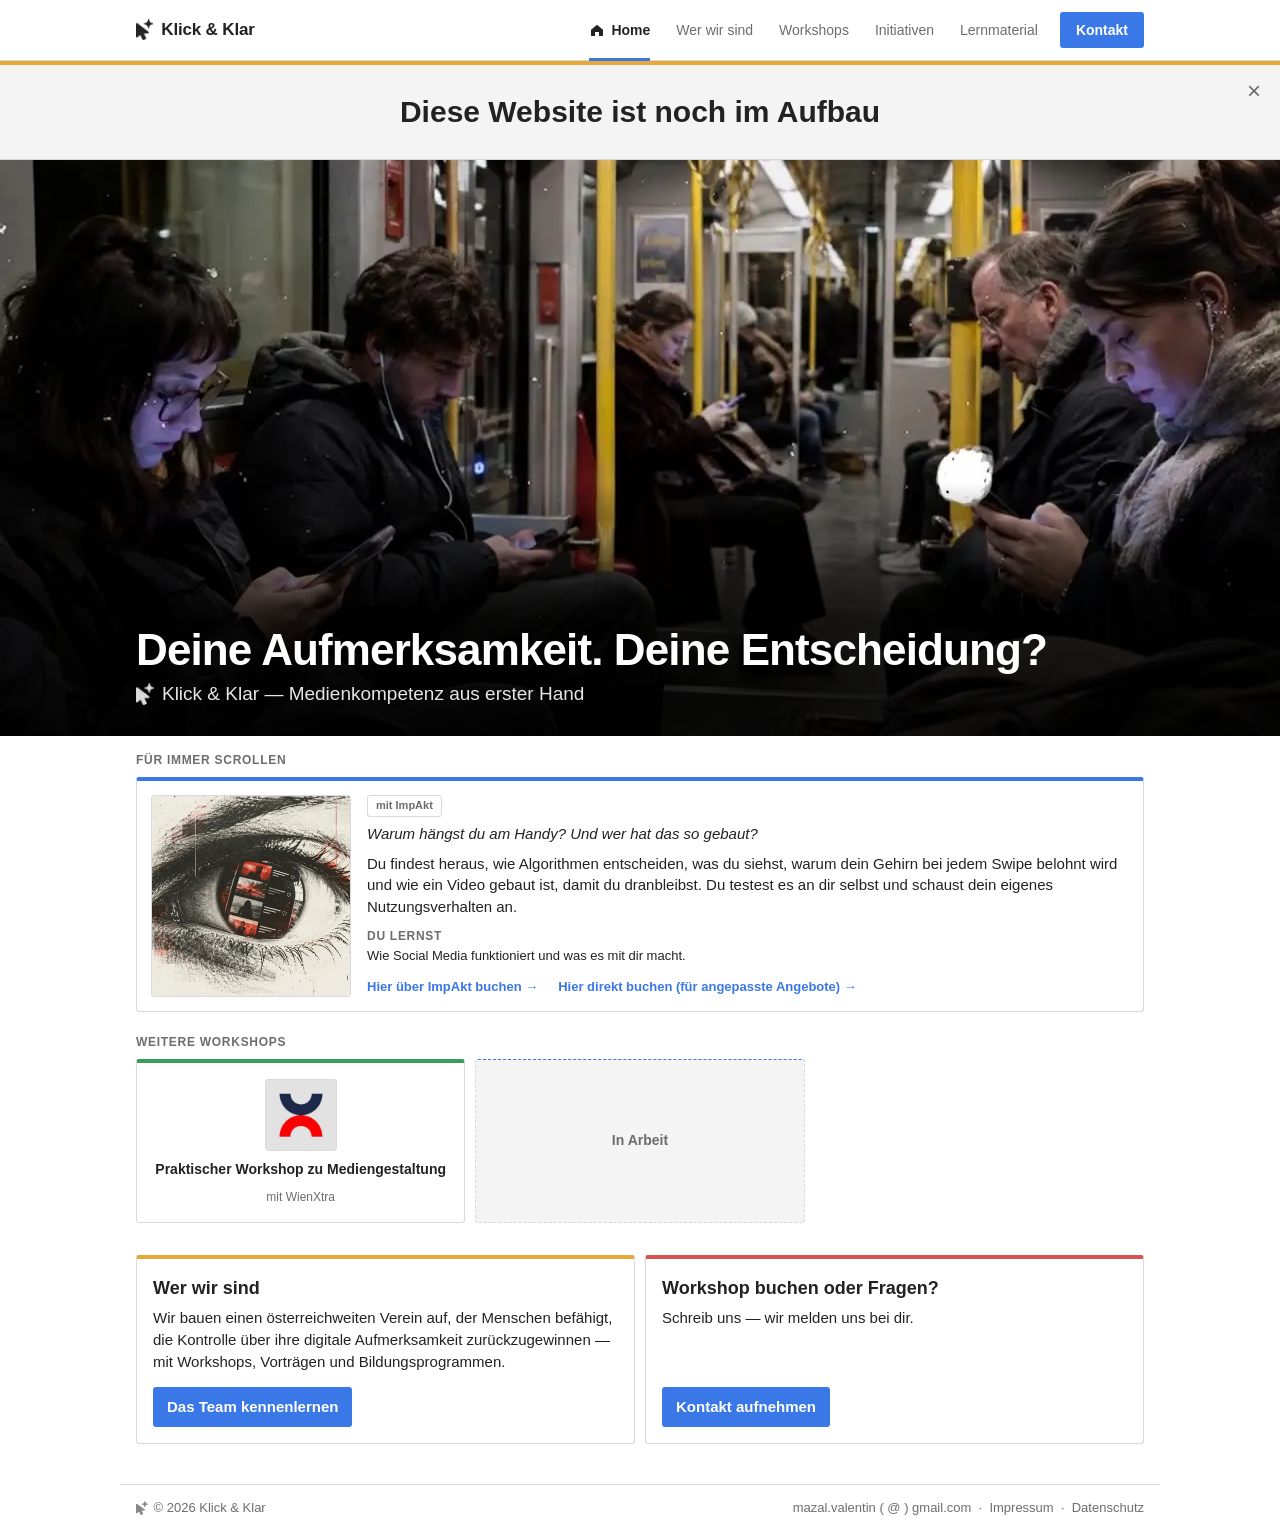
==== commit f46c057a: "Desktop menu tidied; logo in footer and hero subtitle Co-Authored-By: Claude Sonnet 5.5 <noreply@ant" ====
--- a/index.html
+++ b/index.html
@@ -71,7 +71,7 @@
         <div class="ic-hero-video__shade" aria-hidden="true"></div>
         <div class="ic-hero-video__inner">
           <h1 class="ic-hero-video__title">Deine Aufmerksamkeit. Deine Entscheidung?</h1>
-          <p class="ic-hero-video__subtitle">Klick &amp; Klar — Medienkompetenz aus erster Hand</p>
+          <p class="ic-hero-video__subtitle"><img class="ic-hero-video__logo" src="/assets/logo-mark.png" alt="" width="14" height="17" />Klick &amp; Klar — Medienkompetenz aus erster Hand</p>
         </div>
       </section>
 
@@ -137,7 +137,7 @@
     </main>
 
     <footer class="ic-footer">
-      <span>© 2026 Klick &amp; Klar</span>
+      <span class="ic-footer__brand"><img src="/assets/logo-mark.png" alt="" width="12" height="14" />© 2026 Klick &amp; Klar</span>
       <span>
         <a class="js-mail" data-u="mazal.valentin" data-d="gmail.com">mazal.valentin ( @ ) gmail.com</a>
         &nbsp;·&nbsp;
--- a/css/dashboard.css
+++ b/css/dashboard.css
@@ -1126,3 +1126,52 @@
 /* Logo-Zeichen neben der Wortmarke im Menue */
 .ic-nav__mark { display: inline-flex; align-items: center; gap: 8px; }
 .ic-nav__logo { display: block; width: auto; height: 21px; }
+
+/* Logo im Footer und im Banner-Untertitel */
+.ic-footer__brand { display: inline-flex; align-items: center; gap: 6px; }
+.ic-footer__brand img { display: block; width: auto; height: 14px; opacity: 0.55; }
+.ic-hero-video__subtitle { display: flex; align-items: center; gap: 8px; }
+.ic-hero-video__logo { display: block; width: auto; height: 1.15em; filter: invert(1); }
+
+/* Desktop-Menue aufgeraeumt: Textlinks statt Kaesten, Balken unter dem aktiven Punkt */
+@media (min-width: 720px) {
+  .ic-nav__row { flex-wrap: nowrap; gap: 24px; padding-top: 0; padding-bottom: 0; min-height: 60px; }
+  .ic-nav__menu { margin-left: auto; }
+  .ic-nav__links { flex-wrap: nowrap; align-items: center; gap: 2px; }
+  .ic-nav__links a {
+    min-height: 60px;
+    padding: 0 12px;
+    font-size: 14px;
+    color: var(--muted);
+    background: transparent;
+    border: 0;
+    border-radius: 0;
+    white-space: nowrap;
+  }
+  .ic-nav__links a:hover { background: transparent; color: var(--ink); }
+  .ic-nav__links a[aria-current="page"],
+  .ic-nav__links a.ic-nav__home,
+  .ic-nav__links a.ic-nav__home[aria-current="page"] { background: transparent; color: var(--ink); font-weight: 600; }
+  .ic-nav__links a.ic-nav__home { font-weight: 500; }
+  .ic-nav__links a[aria-current="page"] { font-weight: 700; }
+  .ic-nav__links a[aria-current="page"]::before {
+    top: auto;
+    bottom: -1px;
+    left: 12px;
+    right: 12px;
+    height: 3px;
+    border-radius: 0;
+  }
+  .ic-nav__links a.ic-nav__home[aria-current="page"]::before { left: 12px; right: 12px; }
+  .ic-nav__links li:last-child { margin-left: 8px; }
+  .ic-nav__links a.ic-nav__cta {
+    min-height: 36px;
+    padding: 0 16px;
+    color: #fff;
+    background: var(--blue);
+    border-radius: var(--radius);
+    font-weight: 700;
+  }
+  .ic-nav__links a.ic-nav__cta:hover { background: var(--blue); color: #fff; opacity: 0.92; }
+  .ic-nav__links a.ic-nav__cta[aria-current="page"]::before { display: none; }
+}
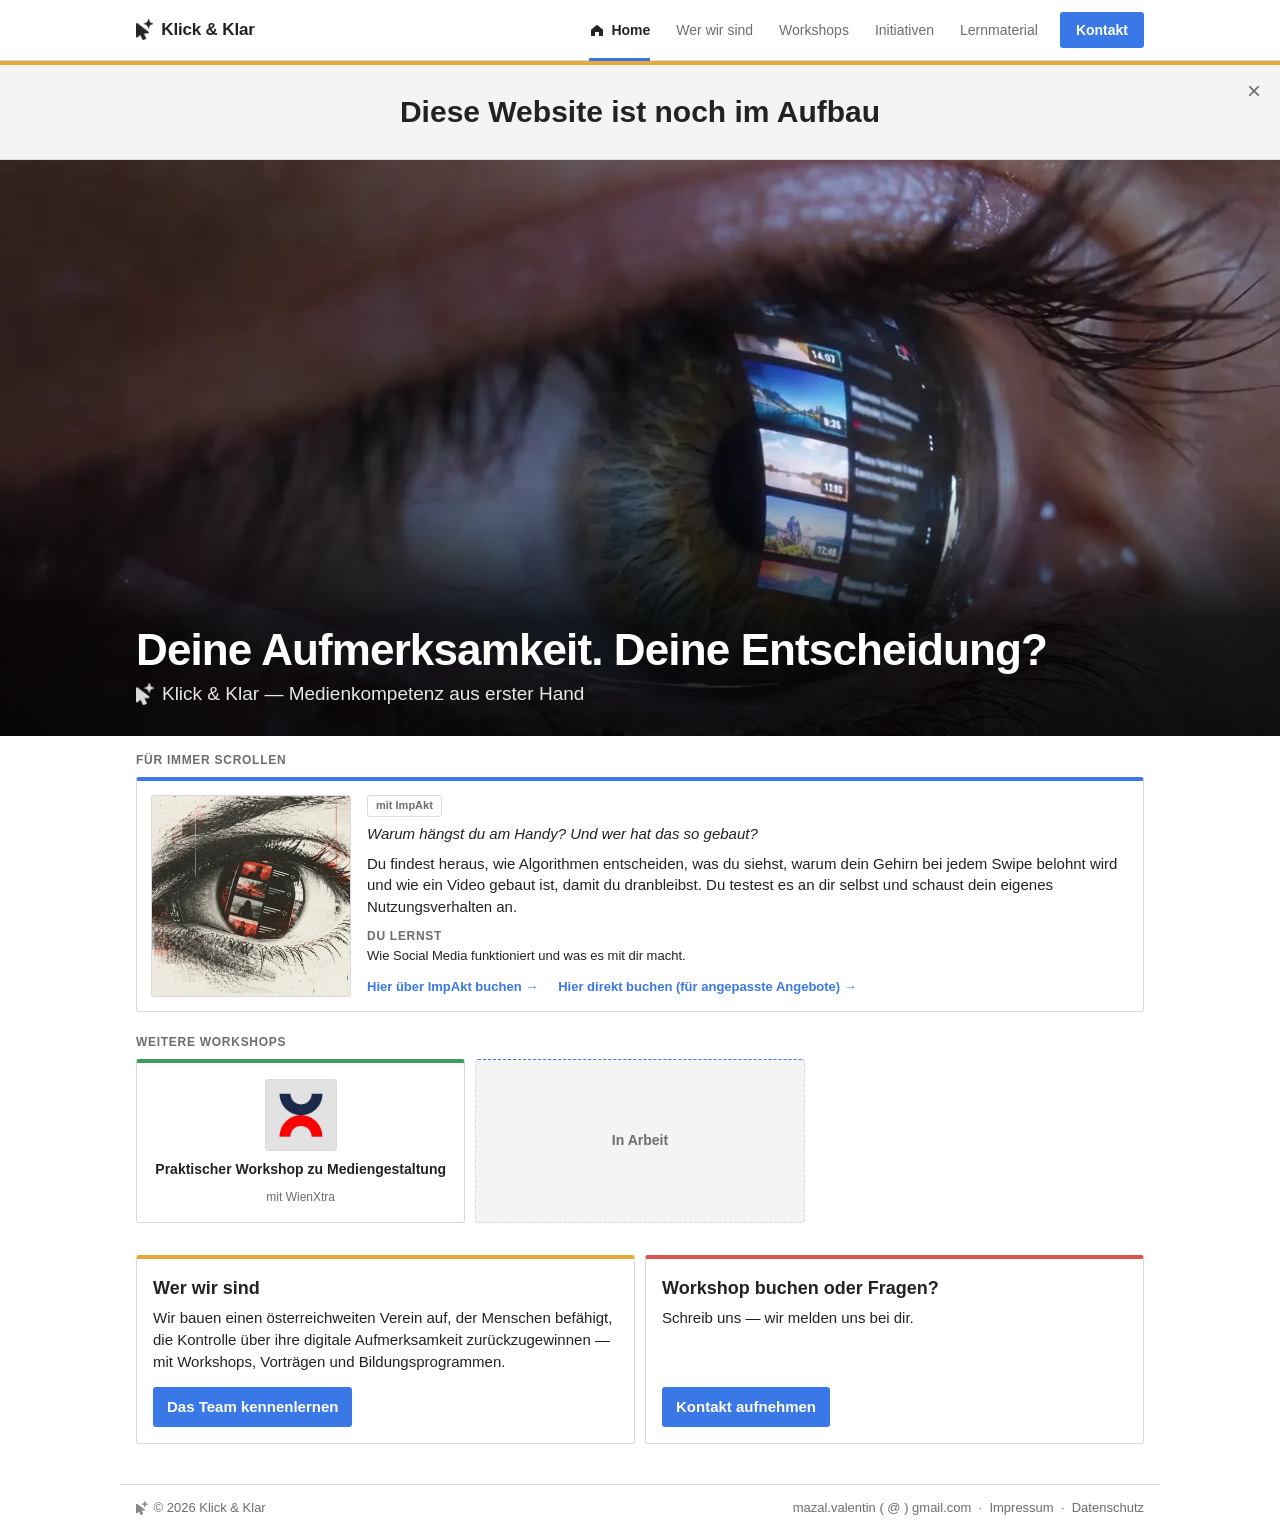
==== commit f83179f2: "New banner video v2; contact page redesign with logo Co-Authored-By: Claude Sonnet 5.5 <noreply@anth" ====
--- a/index.html
+++ b/index.html
@@ -67,7 +67,7 @@
     <main>
       <section class="ic-hero-video">
         <video class="ic-hero-video__media" id="hero-video" muted loop playsinline preload="auto"
-               poster="/assets/hero-banner-poster.webp" aria-hidden="true" tabindex="-1"></video>
+               poster="/assets/hero-banner-v2-poster.webp" aria-hidden="true" tabindex="-1"></video>
         <div class="ic-hero-video__shade" aria-hidden="true"></div>
         <div class="ic-hero-video__inner">
           <h1 class="ic-hero-video__title">Deine Aufmerksamkeit. Deine Entscheidung?</h1>
@@ -99,7 +99,7 @@
               </p>
               <p class="ic-workshop__book">
                 <a href="https://www.impakt.at/kontakt" target="_blank" rel="noopener">Hier über ImpAkt buchen →</a>
-                <a href="/kontakt.html">Hier direkt buchen (für angepasste Angebote) →</a>
+                <a href="/kontakt.html?anliegen=workshop-scrollen">Hier direkt buchen (für angepasste Angebote) →</a>
               </p>
             </div>
           </article>
--- a/css/dashboard.css
+++ b/css/dashboard.css
@@ -811,6 +811,7 @@
 .ic-field { display: grid; gap: 4px; }
 .ic-field label { font-size: 13px; font-weight: 700; }
 .ic-field input,
+.ic-field select,
 .ic-field textarea {
   width: 100%;
   padding: 10px 12px;
@@ -823,8 +824,10 @@
 }
 .ic-field textarea { min-height: 140px; resize: vertical; }
 .ic-field input:focus,
+.ic-field select:focus,
 .ic-field textarea:focus { outline: none; border-color: var(--blue); }
 .ic-field input:focus-visible,
+.ic-field select:focus-visible,
 .ic-field textarea:focus-visible { outline: 2px solid var(--blue); outline-offset: 0; }
 
 /* Honeypot: für Menschen unsichtbar, für Bots vorhanden */
@@ -1175,3 +1178,28 @@
   .ic-nav__links a.ic-nav__cta:hover { background: var(--blue); color: #fff; opacity: 0.92; }
   .ic-nav__links a.ic-nav__cta[aria-current="page"]::before { display: none; }
 }
+
+/* Kontaktseite: Kopf mit Logo, zwei Spalten (Infos | Formular) */
+.ic-contact__head { display: flex; align-items: center; gap: 16px; margin-bottom: 20px; }
+.ic-contact__head .ic-onepager__eyebrow { margin-top: 0; }
+.ic-contact__head .ic-onepager__title { margin: 2px 0 0; }
+.ic-contact__logo { display: block; width: auto; height: 56px; flex: none; }
+.ic-contact { display: grid; gap: 14px; align-items: start; }
+.ic-contact__side { display: grid; gap: 14px; }
+.ic-contact__card,
+.ic-contact__form {
+  padding: 18px;
+  background: var(--card);
+  border: 1px solid var(--line);
+  border-top: 4px solid var(--c, var(--blue));
+  border-radius: var(--radius);
+}
+.ic-contact__card p { margin: 0 0 10px; }
+.ic-contact__card .ic-contact__card-title { font-size: 18px; font-weight: 700; margin-bottom: 6px; }
+.ic-contact__mail { margin: 4px 0 0; font-weight: 700; word-break: break-word; }
+.ic-contact__card .ic-social__list { margin: 0; border: 0; background: transparent; }
+.ic-contact__form { --c: var(--blue); margin-top: 0; max-width: none; }
+.ic-contact__form h2 { margin: 0 0 14px; }
+@media (min-width: 900px) {
+  .ic-contact { grid-template-columns: minmax(0, 5fr) minmax(0, 7fr); gap: 20px; }
+}
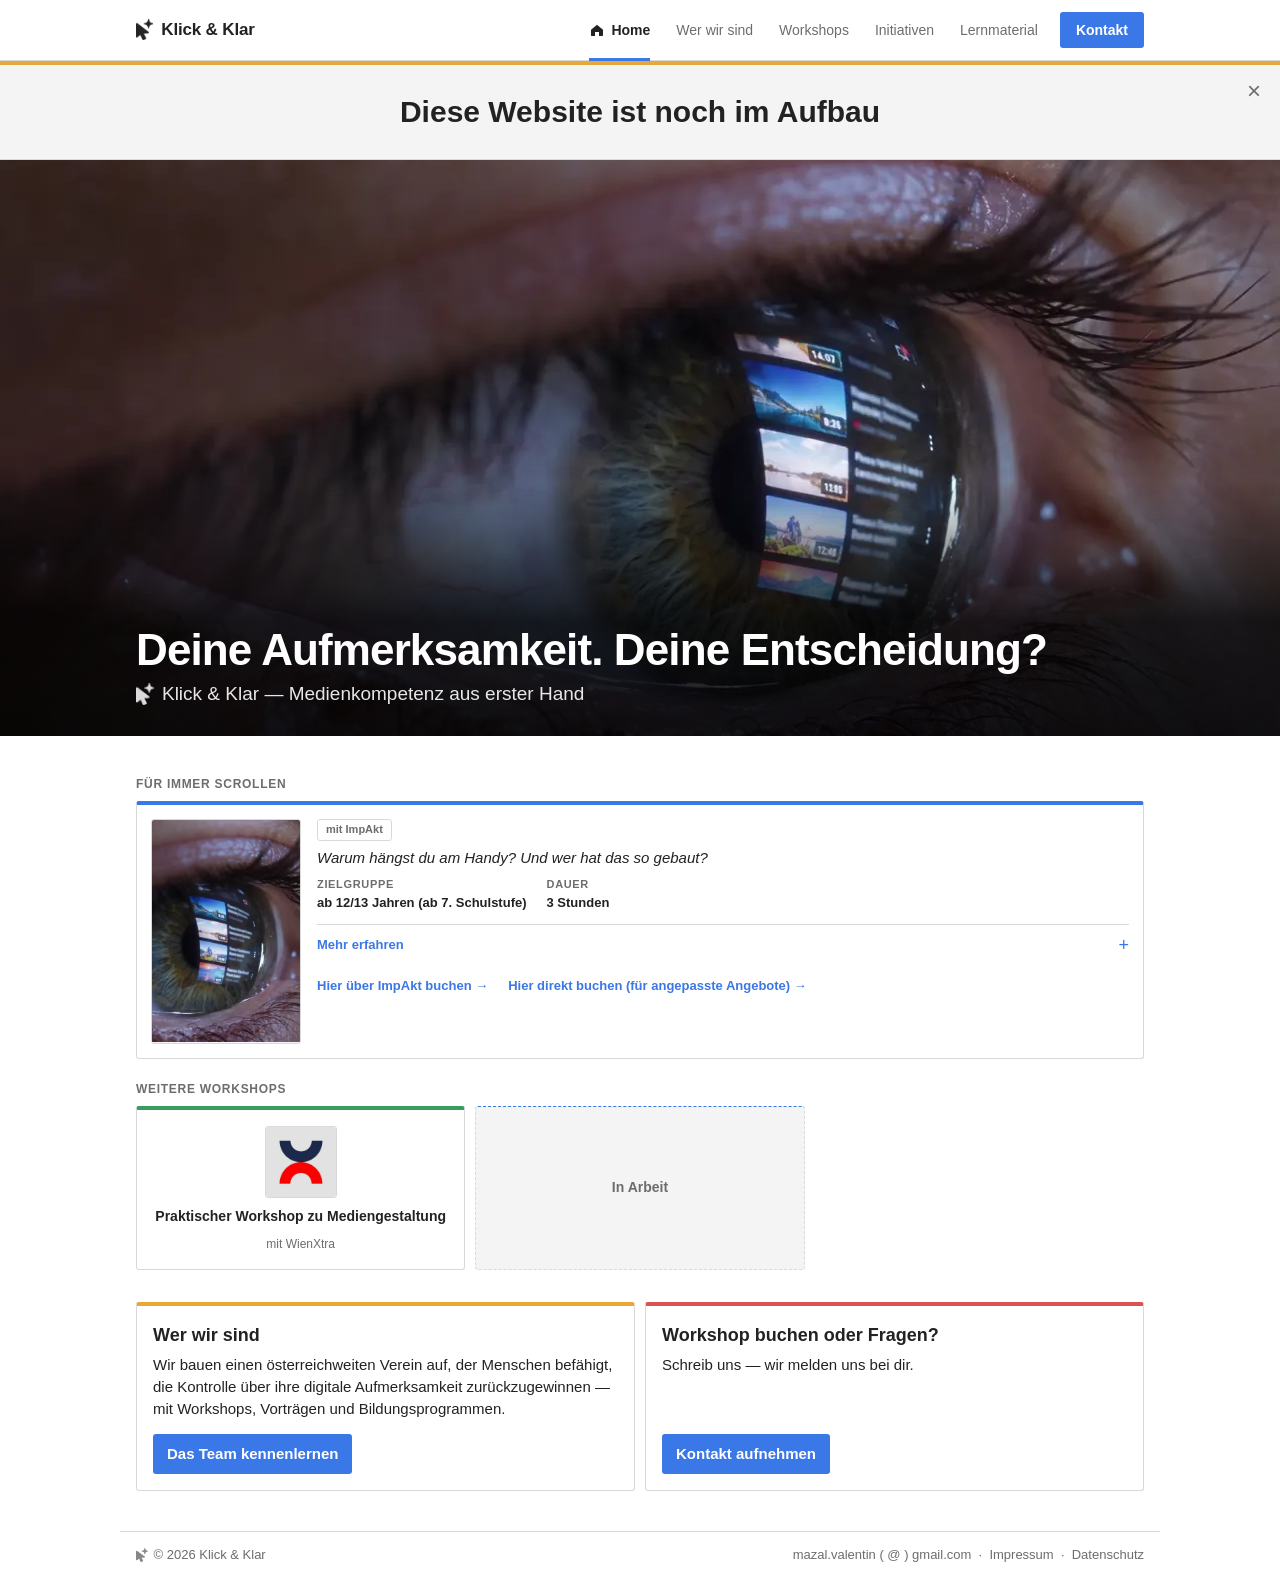
==== commit ac3fe8aa: "Home: workshop tile identical to workshop page (compact, video, collapsible) Co-Authored-By: Claude " ====
--- a/index.html
+++ b/index.html
@@ -79,7 +79,19 @@
         <div class="ic-onepager__inner">
           <h2 id="fuer-immer-scrollen">Für immer Scrollen</h2>
           <article class="ic-workshop ic-workshop--with-image ic-workshop--feature">
-            <img class="ic-workshop__image" src="/assets/workshop-scrollen.webp" alt="Collage eines Auges, in dem sich ein Social-Media-Feed spiegelt" loading="lazy" />
+            <video
+              class="ic-workshop__image ic-workshop__image--portrait"
+              id="workshop-video"
+              src="/assets/workshop-scrollen.mp4"
+              poster="/assets/workshop-scrollen-poster.webp"
+              muted
+              loop
+              autoplay
+              playsinline
+              preload="metadata"
+              role="img"
+              aria-label="Auge, in dem sich ein Social-Media-Feed spiegelt"
+            ></video>
             <div class="ic-workshop__body">
               <div class="ic-workshop__head">
                 <span class="ic-workshop__partner">mit ImpAkt</span>
@@ -87,19 +99,49 @@
               <p class="ic-workshop__question">
                 Warum hängst du am Handy? Und wer hat das so gebaut?
               </p>
-              <p class="ic-workshop__desc">
-                Du findest heraus, wie Algorithmen entscheiden, was du siehst, warum dein
-                Gehirn bei jedem Swipe belohnt wird und wie ein Video gebaut ist, damit du
-                dranbleibst. Du testest es an dir selbst und schaust dein eigenes
-                Nutzungsverhalten an.
-              </p>
-              <p class="ic-workshop__learn">
-                <strong>Du lernst</strong>
-                Wie Social Media funktioniert und was es mit dir macht.
-              </p>
+              <ul class="ic-workshop__facts">
+                <li><span>Zielgruppe</span>ab 12/13 Jahren (ab 7. Schulstufe)</li>
+                <li><span>Dauer</span>3 Stunden</li>
+              </ul>
+
+              <details class="ic-team__more ic-workshop__more">
+                <summary>Mehr erfahren</summary>
+                <div class="ic-team__more-body ic-workshop__more-body">
+                <h3 class="ic-workshop__sub">Was?</h3>
+                <p class="ic-workshop__desc">
+                  In diesem Workshop machen wir den Algorithmus erlebbar: Die Schüler:innen spüren
+                  selbst, wie Social-Media-Feeds sie festhalten und warum es so schwer ist, mit dem
+                  Scrollen aufzuhören. Sie verstehen, wie Algorithmen funktionieren und wie
+                  Online-Inhalte den Dopaminhaushalt durcheinanderbringen – und bekommen so ein
+                  echtes Verständnis dafür, was dabei in ihrem Kopf passiert. Daraus entstehen
+                  Einsicht in die eigene Beeinflussbarkeit und Strategien für einen
+                  selbstbestimmten Umgang mit dem Smartphone.
+                </p>
+
+                <h3 class="ic-workshop__sub">Wie?</h3>
+                <p class="ic-workshop__desc">
+                  Zum Einstieg schauen die Schüler:innen auf ihr eigenes Nutzungsverhalten. In
+                  interaktiven Übungen erleben sie am eigenen Körper, was die Content-Flut mit der
+                  Konzentration macht, finden ihre persönlichen Glücksmomente und sehen, wie sich
+                  der Dopamin-Speicher durch passives Scrollen leert. Gemeinsam blicken wir hinter
+                  die Kulissen der Plattformen und entlarven die psychologischen Tricks, mit denen
+                  sie uns bei der Stange halten.
+                </p>
+                <p class="ic-workshop__desc">
+                  Ganz ohne erhobenen Zeigefinger und ohne Vorschriften: Am Ende entwickeln wir
+                  gemeinsam Strategien, um die Kontrolle über den eigenen Social-Media-Konsum
+                  zurückzugewinnen.
+                </p>
+                </div>
+              </details>
+
               <p class="ic-workshop__book">
-                <a href="https://www.impakt.at/kontakt" target="_blank" rel="noopener">Hier über ImpAkt buchen →</a>
-                <a href="/kontakt.html?anliegen=workshop-scrollen">Hier direkt buchen (für angepasste Angebote) →</a>
+                <a href="https://www.impakt.at/kontakt" target="_blank" rel="noopener">
+                  Hier über ImpAkt buchen →
+                </a>
+                <a href="/kontakt.html?anliegen=workshop-scrollen">
+                  Hier direkt buchen (für angepasste Angebote) →
+                </a>
               </p>
             </div>
           </article>
@@ -153,6 +195,7 @@
   <script src="/js/nav.js"></script>
   <script src="/js/mail.js"></script>
   <script src="/js/hero-video.js"></script>
+  <script src="/js/workshop-video.js"></script>
   <script src="/js/banner.js"></script>
 </body>
 </html>
--- a/css/dashboard.css
+++ b/css/dashboard.css
@@ -1203,3 +1203,76 @@
 @media (min-width: 900px) {
   .ic-contact { grid-template-columns: minmax(0, 5fr) minmax(0, 7fr); gap: 20px; }
 }
+
+/* Mobil: Formular zuerst, dann Direkt schreiben, dann Social Media */
+@media (max-width: 899px) {
+  .ic-contact__form { order: -1; }
+}
+
+/* Download-Karte (z. B. Vereinsstatuten) */
+.ic-download {
+  display: flex;
+  align-items: center;
+  gap: 14px;
+  max-width: 520px;
+  margin-top: 28px;
+  padding: 14px 16px;
+  color: var(--ink);
+  background: var(--card);
+  border: 1px solid var(--line);
+  border-top: 4px solid var(--red);
+  border-radius: var(--radius);
+}
+.ic-download:hover { background: var(--card-h); text-decoration: none; border-color: var(--line-h); border-top-color: var(--red); }
+.ic-download__icon {
+  flex: none;
+  display: grid;
+  place-items: center;
+  width: 44px;
+  height: 52px;
+  font-size: 12px;
+  font-weight: 700;
+  letter-spacing: 0.04em;
+  color: var(--red);
+  background: var(--bg2);
+  border: 1px solid var(--line);
+  border-radius: var(--radius);
+}
+.ic-download__text { display: grid; gap: 2px; }
+.ic-download__title { font-weight: 700; font-size: 16px; }
+.ic-download__meta { font-size: 13px; color: var(--muted); }
+
+/* Workshop-Details: Eckdaten + Was?/Wie? */
+.ic-workshop__facts { display: flex; flex-wrap: wrap; gap: 6px 20px; margin: 4px 0 12px; padding: 0; list-style: none; font-size: 13px; font-weight: 700; }
+.ic-workshop__facts li { display: flex; flex-direction: column; gap: 1px; }
+.ic-workshop__facts span { font-size: 11px; font-weight: 700; letter-spacing: 0.06em; text-transform: uppercase; color: var(--muted); }
+.ic-workshop__sub { margin: 12px 0 4px; font-size: 14px; font-weight: 700; }
+
+/* Workshop-Kachel: Video im Originalformat (2:3), Text ausklappbar */
+.ic-workshop--with-image { grid-template-columns: 150px 1fr; }
+.ic-workshop__image--portrait { height: auto; aspect-ratio: 2 / 3; object-fit: contain; align-self: start; background: var(--bg2); }
+.ic-workshop__more { margin-top: 8px; }
+.ic-workshop__more-body .ic-workshop__sub:first-child { margin-top: 4px; }
+.ic-workshop__more-body .ic-workshop__desc { font-size: 13px; }
+@media (max-width: 719px) {
+  .ic-workshop__image--portrait { width: 150px; height: auto; }
+}
+
+/* Unterseiten mit Video-Banner: Inhalt darunter mit Abstand */
+.ic-hero-video + .ic-onepager { padding-top: 24px; }
+
+/* Workshop-Kachel mobil: Video oben links, Text in voller Breite darunter */
+@media (max-width: 719px) {
+  .ic-workshop--with-image {
+    grid-template-columns: 1fr;
+    grid-template-areas: "num" "image" "body";
+    grid-template-rows: auto;
+  }
+  .ic-workshop__image--portrait { width: 150px; height: auto; }
+}
+
+/* Startseite: Workshop-Kachel identisch zur Workshop-Seite (ohne Nummer) */
+.ic-workshop.ic-workshop--feature { grid-template-columns: 150px 1fr; grid-template-areas: "image body"; grid-template-rows: auto; }
+@media (max-width: 719px) {
+  .ic-workshop.ic-workshop--feature { grid-template-columns: 1fr; grid-template-areas: "image" "body"; }
+}
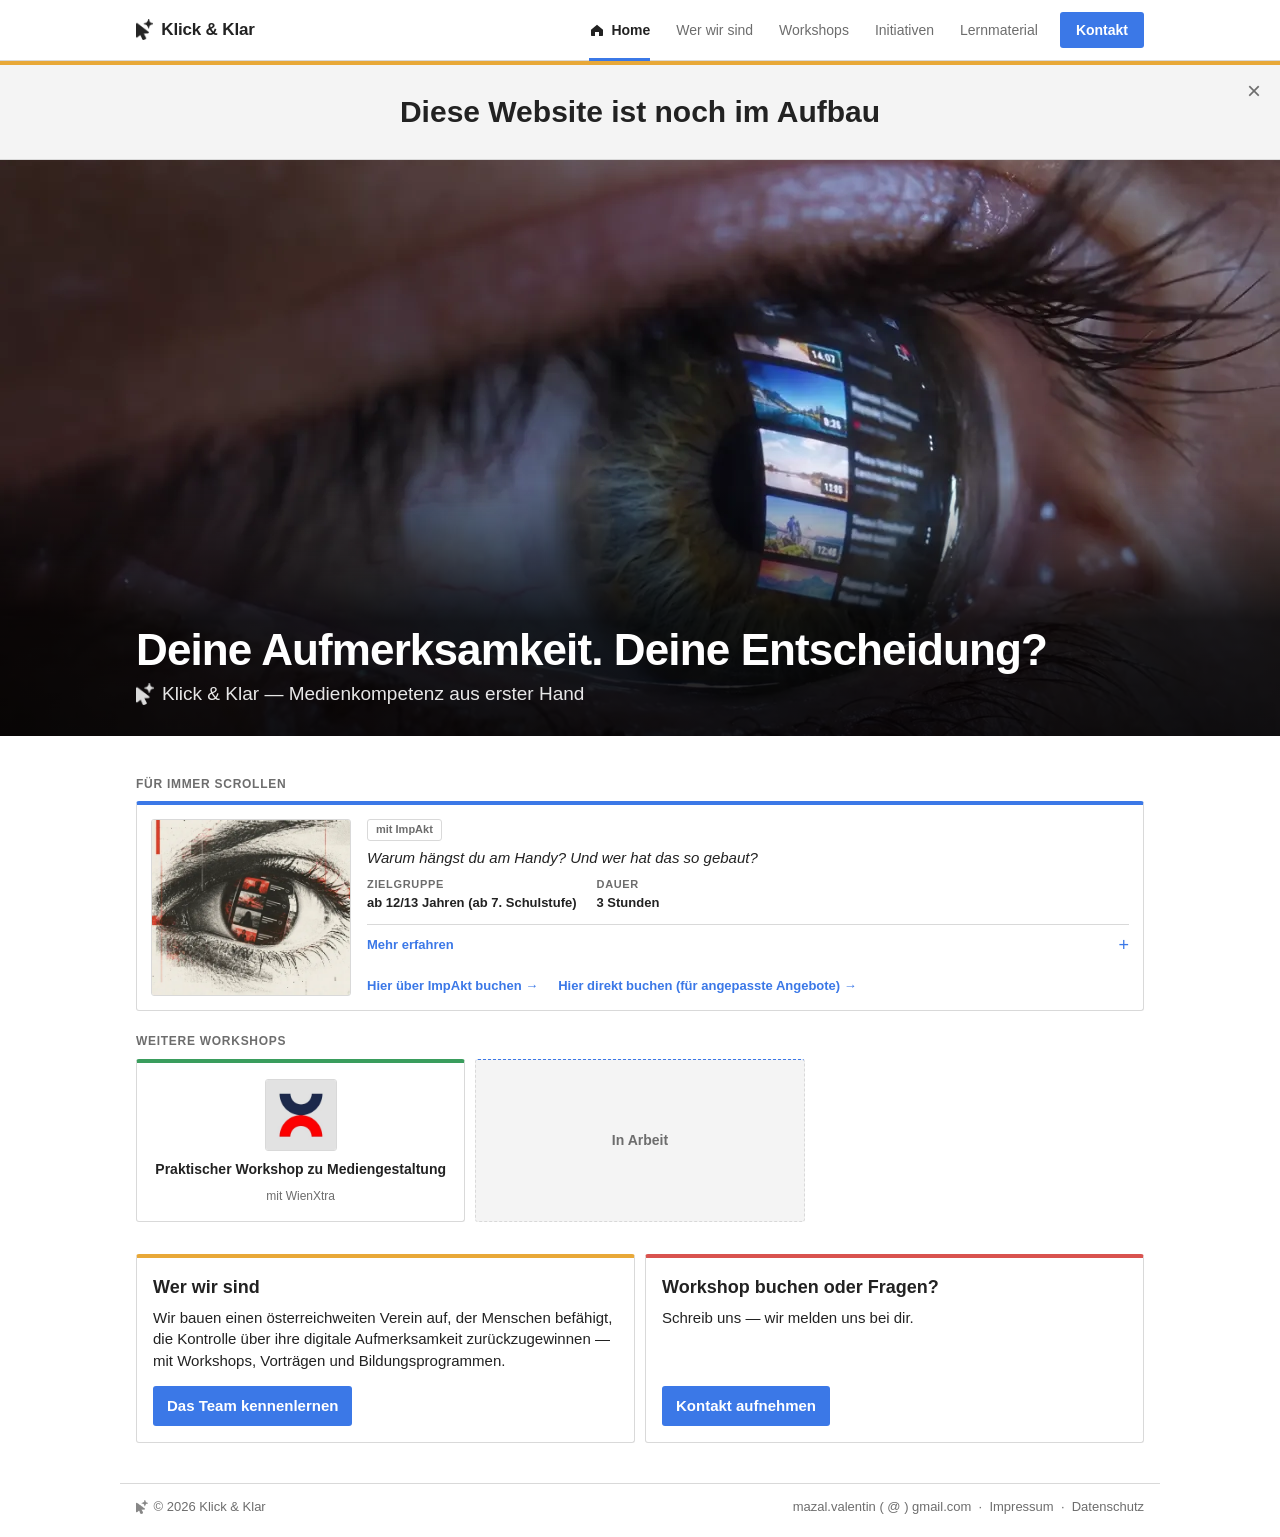
==== commit 8960d113: "Home workshop image instead of video; smaller statutes download with icon; planned workshops mobile " ====
--- a/index.html
+++ b/index.html
@@ -79,19 +79,14 @@
         <div class="ic-onepager__inner">
           <h2 id="fuer-immer-scrollen">Für immer Scrollen</h2>
           <article class="ic-workshop ic-workshop--with-image ic-workshop--feature">
-            <video
-              class="ic-workshop__image ic-workshop__image--portrait"
-              id="workshop-video"
-              src="/assets/workshop-scrollen.mp4"
-              poster="/assets/workshop-scrollen-poster.webp"
-              muted
-              loop
-              autoplay
-              playsinline
-              preload="metadata"
-              role="img"
-              aria-label="Auge, in dem sich ein Social-Media-Feed spiegelt"
-            ></video>
+            <img
+              class="ic-workshop__image"
+              src="/assets/workshop-scrollen.webp"
+              alt="Collage eines Auges, in dem sich ein Social-Media-Feed spiegelt"
+              width="600"
+              height="400"
+              loading="lazy"
+            />
             <div class="ic-workshop__body">
               <div class="ic-workshop__head">
                 <span class="ic-workshop__partner">mit ImpAkt</span>
@@ -195,7 +190,6 @@
   <script src="/js/nav.js"></script>
   <script src="/js/mail.js"></script>
   <script src="/js/hero-video.js"></script>
-  <script src="/js/workshop-video.js"></script>
   <script src="/js/banner.js"></script>
 </body>
 </html>
--- a/css/dashboard.css
+++ b/css/dashboard.css
@@ -1276,3 +1276,74 @@
 @media (max-width: 719px) {
   .ic-workshop.ic-workshop--feature { grid-template-columns: 1fr; grid-template-areas: "image" "body"; }
 }
+
+/* Workshop-Kachel mobil v2: Titel oben, Video links, Frage + Eckdaten rechts daneben, Rest darunter */
+@media (max-width: 719px) {
+  .ic-workshop.ic-workshop--with-image {
+    grid-template-columns: 130px 1fr;
+    grid-template-areas:
+      "num num"
+      "head head"
+      "image question"
+      "image facts"
+      "more more"
+      "book book";
+    grid-template-rows: auto auto auto 1fr auto auto;
+    align-items: start;
+  }
+  .ic-workshop.ic-workshop--feature {
+    grid-template-areas:
+      "head head"
+      "image question"
+      "image facts"
+      "more more"
+      "book book";
+    grid-template-rows: auto auto 1fr auto auto;
+  }
+  .ic-workshop--with-image .ic-workshop__body { display: contents; }
+  .ic-workshop--with-image .ic-workshop__head { grid-area: head; margin-bottom: 0; }
+  .ic-workshop--with-image .ic-workshop__question { grid-area: question; margin: 0; font-size: 14px; }
+  .ic-workshop--with-image .ic-workshop__facts { grid-area: facts; flex-direction: column; margin: 0; }
+  .ic-workshop--with-image .ic-workshop__more { grid-area: more; margin-top: 0; }
+  .ic-workshop--with-image .ic-workshop__book { grid-area: book; margin-top: 0; }
+  .ic-workshop__image--portrait { width: 130px; }
+}
+
+/* Startseite: Workshop-Bild (statt Video), Spalte wie frueher */
+.ic-workshop.ic-workshop--feature .ic-workshop__image:not(.ic-workshop__image--portrait) { height: 100%; min-height: 160px; object-fit: cover; align-self: stretch; }
+@media (min-width: 720px) {
+  .ic-workshop.ic-workshop--feature { grid-template-columns: 200px 1fr; }
+}
+@media (max-width: 719px) {
+  .ic-workshop.ic-workshop--feature { grid-template-columns: 130px 1fr; }
+  .ic-workshop.ic-workshop--feature .ic-workshop__image:not(.ic-workshop__image--portrait) { height: 100%; align-self: stretch; }
+}
+
+/* Vereinsstatuten: kleiner, mit Download-Symbol */
+.ic-download { max-width: 340px; gap: 12px; margin-top: 22px; padding: 10px 12px; border-top-width: 3px; }
+.ic-download__icon { width: 36px; height: 36px; padding: 8px; box-sizing: border-box; display: block; font-size: 0; }
+.ic-download__title { font-size: 14px; }
+.ic-download__meta { font-size: 12px; }
+
+/* Social-Icons Kontaktseite */
+.ic-social__name { display: inline-flex; align-items: center; gap: 10px; }
+.ic-social__icon { flex: none; display: block; color: var(--ink); }
+
+/* Geplante Workshops mobil: Titel, Bild (3:2) in voller Breite, Text darunter */
+@media (max-width: 719px) {
+  .ic-workshop.ic-workshop--planned {
+    grid-template-columns: 1fr;
+    grid-template-areas: none;
+    grid-template-rows: auto;
+    align-items: start;
+  }
+  .ic-workshop--planned .ic-workshop__body { display: contents; }
+  .ic-workshop--planned .ic-workshop__body > * { grid-area: auto; order: 5; margin-top: 0; }
+  .ic-workshop--planned .ic-workshop__num { grid-area: auto; order: 1; justify-self: start; }
+  .ic-workshop--planned .ic-workshop__planned { order: 2; justify-self: start; margin-bottom: 0; }
+  .ic-workshop--planned .ic-workshop__head { order: 3; margin-bottom: 0; }
+  .ic-workshop--planned .ic-workshop__image { grid-area: auto; order: 4; width: 100%; height: auto; aspect-ratio: 3 / 2; }
+}
+@media (max-width: 719px) {
+  .ic-workshop--planned .ic-workshop__desc { font-size: 14px; }
+}
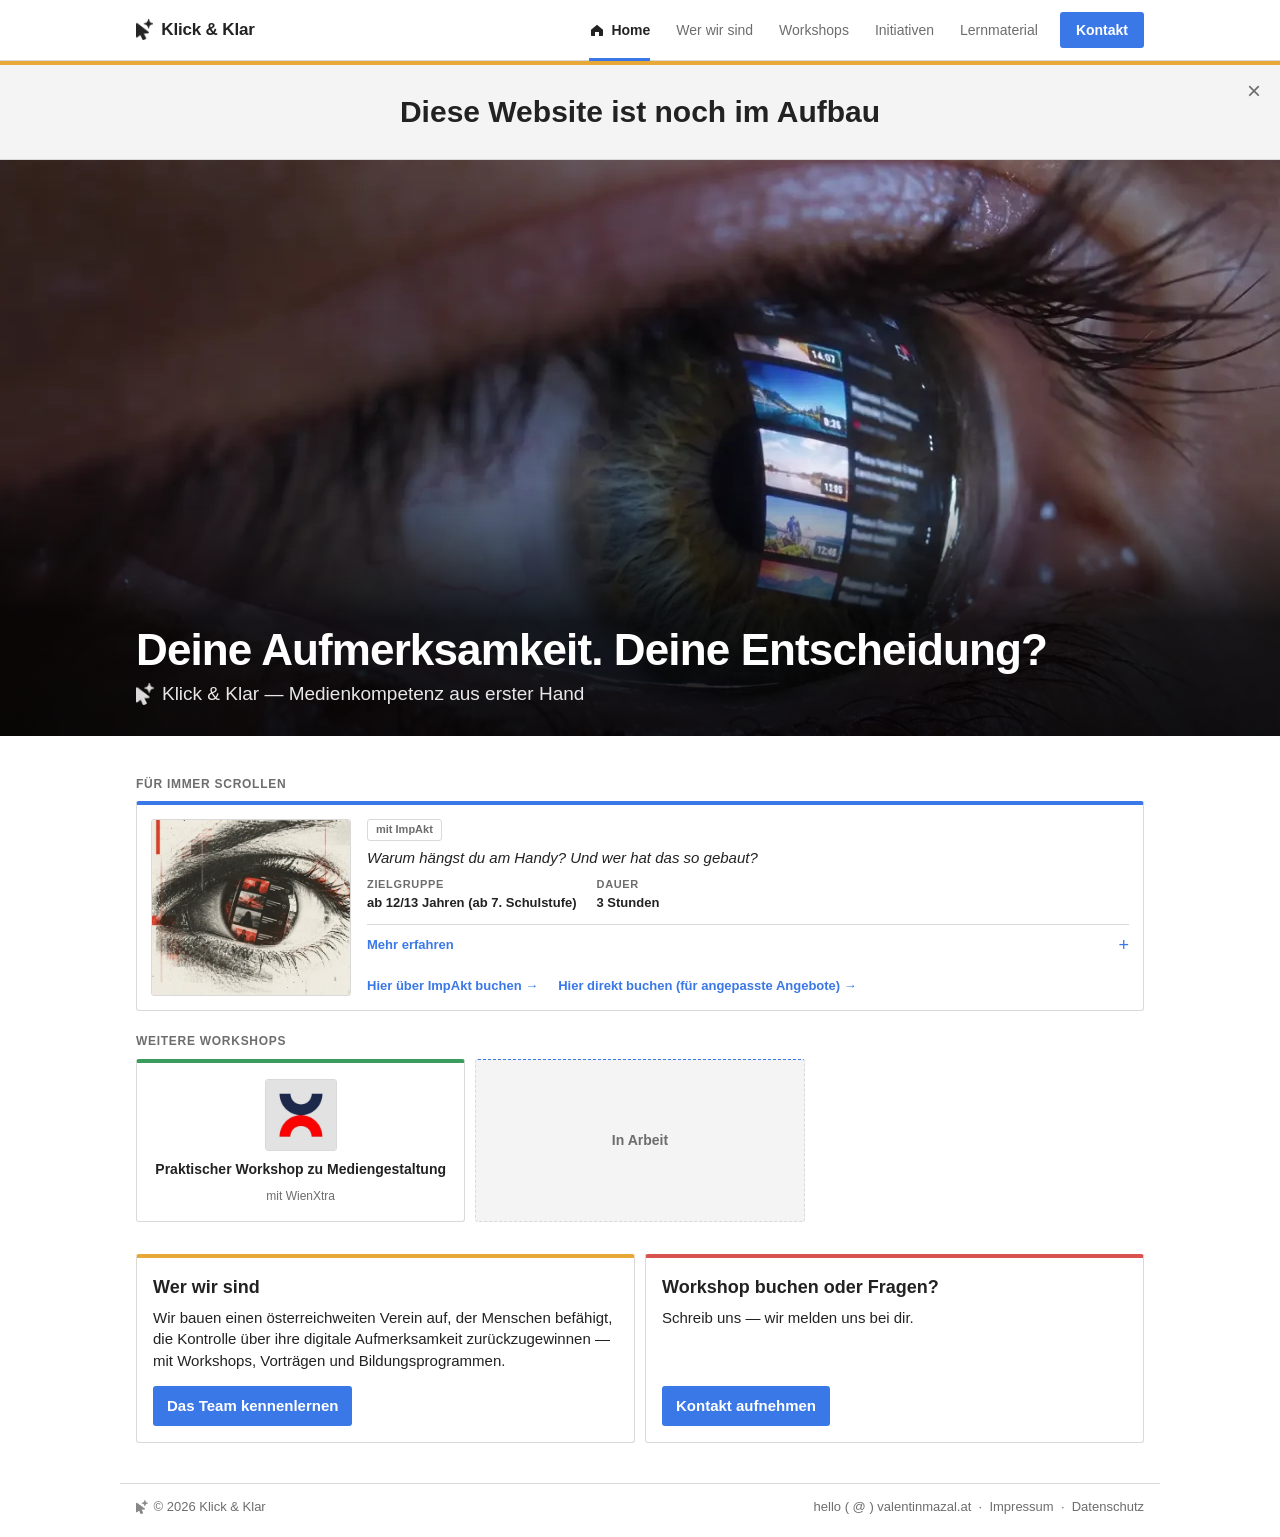
==== commit c891de12: "Contact email on site: hello@valentinmazal.at Co-Authored-By: Claude Sonnet 5.5 <noreply@anthropic.c" ====
--- a/index.html
+++ b/index.html
@@ -6,6 +6,15 @@
   <meta name="color-scheme" content="light" />
   <title>Klick &amp; Klar — Deine Aufmerksamkeit. Deine Entscheidung?</title>
   <meta name="description" content="Klick & Klar: Verein für digitale Medienkompetenz aus erster Hand." />
+  <link rel="canonical" href="https://klickundklar.at/" />
+  <meta property="og:type" content="website" />
+  <meta property="og:site_name" content="Klick &amp; Klar" />
+  <meta property="og:locale" content="de_AT" />
+  <meta property="og:title" content="Klick &amp; Klar — Deine Aufmerksamkeit. Deine Entscheidung?" />
+  <meta property="og:description" content="Klick &amp; Klar: Verein für digitale Medienkompetenz aus erster Hand." />
+  <meta property="og:url" content="https://klickundklar.at/" />
+  <meta property="og:image" content="https://klickundklar.at/assets/og-image.jpg" />
+  <meta name="twitter:card" content="summary_large_image" />
   <link rel="icon" type="image/png" sizes="512x512" href="/assets/favicon-512.png?v=2" />
   <link rel="icon" type="image/png" sizes="180x180" href="/assets/favicon-180.png?v=2" />
   <link rel="icon" type="image/png" sizes="32x32" href="/assets/favicon-32.png?v=2" />
@@ -176,7 +185,7 @@
     <footer class="ic-footer">
       <span class="ic-footer__brand"><img src="/assets/logo-mark.png" alt="" width="12" height="14" />© 2026 Klick &amp; Klar</span>
       <span>
-        <a class="js-mail" data-u="mazal.valentin" data-d="gmail.com">mazal.valentin ( @ ) gmail.com</a>
+        <a class="js-mail" data-u="hello" data-d="valentinmazal.at">hello ( @ ) valentinmazal.at</a>
         &nbsp;·&nbsp;
         <a href="/impressum.html">Impressum</a>
         &nbsp;·&nbsp;
--- a/css/dashboard.css
+++ b/css/dashboard.css
@@ -77,10 +77,8 @@
 
 .ic-nav__row,
 .ic-onepager__inner,
-.ic-footer,
-.site-header .container,
-main.container,
-.site-footer .container {
+.ic-wrap,
+.ic-footer {
   width: min(var(--max), 100%);
   margin: 0 auto;
   padding-left: var(--gutter);
@@ -104,16 +102,14 @@
 
 /* ---------- Navigation / Kopfzeile ---------- */
 
-.ic-nav,
-.site-header {
+.ic-nav {
   position: sticky;
   top: 0;
   z-index: 10;
   background: var(--bg);
   border-bottom: 1px solid var(--line);
 }
-.ic-nav__row,
-.site-header .nav {
+.ic-nav__row {
   display: flex;
   flex-wrap: wrap;
   align-items: center;
@@ -121,18 +117,15 @@
   padding-top: 12px;
   padding-bottom: 12px;
 }
-.ic-nav__mark,
-.nav__logo {
+.ic-nav__mark {
   font-size: 17px;
   font-weight: 700;
   color: var(--ink);
   letter-spacing: -0.01em;
 }
-.ic-nav__mark:hover,
-.nav__logo:hover { text-decoration: none; }
-
-.ic-nav__links,
-.nav__links {
+.ic-nav__mark:hover { text-decoration: none; }
+
+.ic-nav__links {
   display: flex;
   flex-wrap: wrap;
   gap: 8px;
@@ -140,9 +133,7 @@
   margin: 0;
   padding: 0;
 }
-.ic-nav__links a,
-.nav__links a,
-.back {
+.ic-nav__links a {
   display: inline-flex;
   align-items: center;
   min-height: 34px;
@@ -154,9 +145,7 @@
   border: 1px solid var(--line);
   border-radius: var(--radius);
 }
-.ic-nav__links a:hover,
-.nav__links a:hover,
-.back:hover {
+.ic-nav__links a:hover {
   background: var(--card-h);
   text-decoration: none;
 }
@@ -164,31 +153,16 @@
   background: var(--bg2);
   font-weight: 700;
 }
-.ic-nav__links a.ic-nav__cta,
-.btn--dark {
+.ic-nav__links a.ic-nav__cta {
   background: var(--blue);
   border-color: var(--blue);
   color: #fff;
   font-weight: 700;
 }
-.ic-nav__links a.ic-nav__cta:hover,
-.btn--dark:hover { background: var(--blue); text-decoration: none; opacity: 0.92; }
-
-.nav__cta { display: flex; align-items: center; gap: 8px; margin-left: auto; }
-.btn {
-  display: inline-flex;
-  align-items: center;
-  min-height: 34px;
-  padding: 6px 12px;
-  font-size: 13px;
-  border: 1px solid var(--line);
-  border-radius: var(--radius);
-}
-.btn:hover { text-decoration: none; }
+.ic-nav__links a.ic-nav__cta:hover { background: var(--blue); text-decoration: none; opacity: 0.92; }
 
 /* Hamburger (nur mobil) */
-.ic-nav__toggle,
-.nav__toggle {
+.ic-nav__toggle {
   display: none;
   position: relative;
   width: 40px;
@@ -200,26 +174,22 @@
   border-radius: var(--radius);
   cursor: pointer;
 }
-.ic-nav__toggle:hover,
-.nav__toggle:hover { background: var(--card-h); }
-.ic-nav__toggle span,
-.nav__toggle span {
+.ic-nav__toggle:hover { background: var(--card-h); }
+.ic-nav__toggle span {
   position: absolute;
   left: 11px;
   width: 16px;
   height: 2px;
   background: var(--ink);
 }
-.ic-nav__toggle span:nth-child(1), .nav__toggle span:nth-child(1) { top: 13px; }
-.ic-nav__toggle span:nth-child(2), .nav__toggle span:nth-child(2) { top: 19px; }
-.ic-nav__toggle span:nth-child(3), .nav__toggle span:nth-child(3) { top: 25px; }
+.ic-nav__toggle span:nth-child(1) { top: 13px; }
+.ic-nav__toggle span:nth-child(2) { top: 19px; }
+.ic-nav__toggle span:nth-child(3) { top: 25px; }
 .ic-nav__toggle.is-active span:nth-child(1) { top: 19px; transform: rotate(45deg); }
 .ic-nav__toggle.is-active span:nth-child(2) { opacity: 0; }
 .ic-nav__toggle.is-active span:nth-child(3) { top: 19px; transform: rotate(-45deg); }
 
-
 /* ---------- Startseite: Hero ---------- */
-
 
 /* ---------- Buttons ---------- */
 
@@ -400,7 +370,6 @@
 .ic-team { margin-top: 24px; }
 .ic-team .ic-onepager__eyebrow { margin-top: 0; }
 .ic-team__title { margin: 4px 0 10px; font-size: clamp(24px, 6vw, 32px); font-weight: 700; letter-spacing: -0.01em; line-height: 1.2; }
-.ic-team__lead { margin: 0 0 12px; color: var(--muted); }
 .ic-team__grid { display: grid; grid-template-columns: repeat(2, 1fr); gap: 10px; margin-bottom: 24px; }
 .ic-team__member { padding: 10px; }
 .ic-team__member:nth-child(4n+1) { --c: var(--blue); }
@@ -417,15 +386,11 @@
 }
 .ic-team__photo img { width: 100%; height: 100%; object-fit: cover; }
 .ic-team__name { margin: 0; font-size: 14px; font-weight: 700; }
-.ic-team__role { margin: 0; font-size: 13px; color: var(--muted); }
 @media (min-width: 640px) {
   .ic-team__grid { grid-template-columns: repeat(2, 1fr); }
 }
 
 /* ---------- Social-Liste (Panel) ---------- */
-
-.ic-social { margin-top: 24px; }
-.ic-social .ic-onepager__eyebrow { margin-top: 0; }
 .ic-social__list {
   list-style: none;
   margin: 0;
@@ -529,8 +494,7 @@
 
 /* ---------- Fußzeile ---------- */
 
-.ic-footer,
-.site-footer .footer-bottom {
+.ic-footer {
   display: flex;
   flex-wrap: wrap;
   justify-content: space-between;
@@ -541,11 +505,8 @@
   color: var(--muted);
 }
 .ic-footer { border-top: 1px solid var(--line); }
-.site-footer { border-top: 1px solid var(--line); }
-.ic-footer a,
-.site-footer a { color: var(--muted); }
-.ic-footer a:hover,
-.site-footer a:hover { color: var(--ink); }
+.ic-footer a { color: var(--muted); }
+.ic-footer a:hover { color: var(--ink); }
 
 /* ---------- Intro (nur Desktop): Blur + automatischer Cursor ---------- */
 
@@ -602,11 +563,13 @@
 /* Mobil: kein Intro, Inhalt sofort scharf */
 @media (max-width: 719px) {
   .ic-content--intro { filter: none !important; }
-  .ic-intro, .ic-cursor { display: none !important; }
+  .ic-intro,
+.ic-cursor { display: none !important; }
 }
 
 @media (prefers-reduced-motion: reduce) {
-  .ic-content--intro, .ic-body.ic-revealed .ic-intro { transition: none; }
+  .ic-content--intro,
+.ic-body.ic-revealed .ic-intro { transition: none; }
 }
 
 /* ---------- Workshops: "in Planung" (ausgegraut) & Partner-Badge ---------- */
@@ -710,7 +673,6 @@
   .ic-workshop--logo { grid-template-columns: 1fr; }
   .ic-workshop--logo .ic-workshop__image { width: 120px; height: 120px; }
 }
-
 
 /* ---------- Startseite: Kacheln & Workshop-Feature ---------- */
 
@@ -861,22 +823,21 @@
 @media (max-width: 719px) {
   .ic-nav__row { flex-wrap: wrap; }
 
-  .ic-nav__toggle, .nav__toggle { display: block; width: 44px; height: 44px; }
-  .ic-nav__toggle span, .nav__toggle span { left: 13px; width: 18px; }
-  .ic-nav__toggle span:nth-child(1), .nav__toggle span:nth-child(1) { top: 14px; }
-  .ic-nav__toggle span:nth-child(2), .nav__toggle span:nth-child(2) { top: 21px; }
-  .ic-nav__toggle span:nth-child(3), .nav__toggle span:nth-child(3) { top: 28px; }
+  .ic-nav__toggle { display: block; width: 44px; height: 44px; }
+  .ic-nav__toggle span { left: 13px; width: 18px; }
+  .ic-nav__toggle span:nth-child(1) { top: 14px; }
+  .ic-nav__toggle span:nth-child(2) { top: 21px; }
+  .ic-nav__toggle span:nth-child(3) { top: 28px; }
   .ic-nav__toggle.is-active span:nth-child(1) { top: 21px; }
   .ic-nav__toggle.is-active span:nth-child(3) { top: 21px; }
 
-  .ic-nav__menu,
-  .site-header .nav > nav {
+  .ic-nav__menu {
     order: 3;
     flex-basis: 100%;
     margin: 0 calc(-1 * var(--gutter));
   }
 
-  .ic-nav__links, .nav__links {
+  .ic-nav__links {
     display: none;
     flex-direction: column;
     flex-wrap: nowrap;
@@ -888,12 +849,12 @@
     max-height: calc(100vh - 76px);
     overflow-y: auto;
   }
-  .ic-nav__links.is-open, .nav__links.is-open { display: flex; }
-
-  .ic-nav__links li, .nav__links li { border-bottom: 1px solid var(--line); }
-
-  .ic-nav__links a, .nav__links a,
-  .ic-nav__links a.ic-nav__home {
+  .ic-nav__links.is-open { display: flex; }
+
+  .ic-nav__links li { border-bottom: 1px solid var(--line); }
+
+  .ic-nav__links a,
+.ic-nav__links a.ic-nav__home {
     display: flex;
     align-items: center;
     gap: 10px;
@@ -904,11 +865,11 @@
     border: 0;
     border-radius: 0;
   }
-  .ic-nav__links a:hover, .nav__links a:hover,
-  .ic-nav__links a.ic-nav__home:hover { background: var(--card-h); }
+  .ic-nav__links a:hover,
+.ic-nav__links a.ic-nav__home:hover { background: var(--card-h); }
 
   .ic-nav__links a[aria-current="page"],
-  .ic-nav__links a.ic-nav__home[aria-current="page"] { background: var(--bg2); font-weight: 700; }
+.ic-nav__links a.ic-nav__home[aria-current="page"] { background: var(--bg2); font-weight: 700; }
   .ic-nav__links a[aria-current="page"]::before {
     top: 0; bottom: 0; left: 0; right: auto;
     width: 4px; height: auto;
@@ -930,7 +891,6 @@
   .ic-nav__links a.ic-nav__cta::before { display: none; }
 }
 
-
 /* ---------- Team: gleich große Kacheln, Text ausklappbar ---------- */
 
 .ic-team__grid { align-items: start; }
@@ -971,15 +931,6 @@
 .ic-team__more-body { padding: 2px 0 6px; font-size: 13px; }
 .ic-team__more-body p { margin: 0 0 8px; }
 .ic-team__more-body p:last-child { margin-bottom: 0; }
-.ic-team__more--soon {
-  display: flex;
-  align-items: center;
-  min-height: 40px;
-  margin-bottom: 0;
-  font-size: 13px;
-  font-weight: 700;
-  color: var(--muted);
-}
 
 /* ---------- Startseite: Video-Banner mit schwarzem Verlauf und Text darüber ---------- */
 
@@ -1070,7 +1021,8 @@
 .ic-team__bio p { margin: 0 0 10px; }
 .ic-team__bio p:last-child { margin-bottom: 0; }
 .ic-team__photo--initials { display: grid; place-items: center; background: var(--bg2); color: var(--muted); font-size: 28px; font-weight: 700; letter-spacing: 0.04em; }
-.ic-team__grid, .ic-team__grid { grid-template-columns: repeat(auto-fit, minmax(min(100%, 300px), 1fr)); }
+.ic-team__grid,
+.ic-team__grid { grid-template-columns: repeat(auto-fit, minmax(min(100%, 300px), 1fr)); }
 @media (min-width: 900px) {
   .ic-team__grid { grid-template-columns: repeat(auto-fit, minmax(300px, 1fr)); }
   .ic-team__featured { grid-template-columns: 240px 1fr; gap: 24px; }
@@ -1153,8 +1105,8 @@
   }
   .ic-nav__links a:hover { background: transparent; color: var(--ink); }
   .ic-nav__links a[aria-current="page"],
-  .ic-nav__links a.ic-nav__home,
-  .ic-nav__links a.ic-nav__home[aria-current="page"] { background: transparent; color: var(--ink); font-weight: 600; }
+.ic-nav__links a.ic-nav__home,
+.ic-nav__links a.ic-nav__home[aria-current="page"] { background: transparent; color: var(--ink); font-weight: 600; }
   .ic-nav__links a.ic-nav__home { font-weight: 500; }
   .ic-nav__links a[aria-current="page"] { font-weight: 700; }
   .ic-nav__links a[aria-current="page"]::before {
@@ -1347,3 +1299,24 @@
 @media (max-width: 719px) {
   .ic-workshop--planned .ic-workshop__desc { font-size: 14px; }
 }
+
+/* Banner-Titel auf Unterseiten: groesser; auf Initiativen erst beim Standbild eingeblendet */
+.ic-hero-video--page .ic-hero-video__title { font-size: clamp(32px, 8vw, 64px); }
+.ic-hero-video--page .ic-hero-video__inner { padding-bottom: 32px; }
+/* Titel erscheint sofort (ohne Einblenden), sobald das Standbild beginnt */
+.ic-hero-video--pending .ic-hero-video__title { visibility: hidden; }
+
+/* Initiativen: Status-Chip und Text darunter mit sauberem Abstand */
+.ic-hero-video + .ic-onepager .ic-onepager__status { display: table; margin: 0 0 14px; }
+.ic-hero-video + .ic-onepager .ic-onepager__lead p { margin: 0 0 16px; }
+.ic-hero-video + .ic-onepager .ic-onepager__soon { display: table; margin: 0; }
+
+/* Lernmaterial: Download-Buttons */
+.ic-material__dl { gap: 8px; }
+.ic-material__dl svg { flex: none; }
+.ic-material__size { font-weight: 400; opacity: 0.85; }
+.ic-material__info { flex: 1 1 260px; min-width: 0; }
+.ic-material__dl { min-width: 196px; justify-content: center; }
+@media (max-width: 479px) {
+  .ic-material__dl { width: 100%; }
+}
